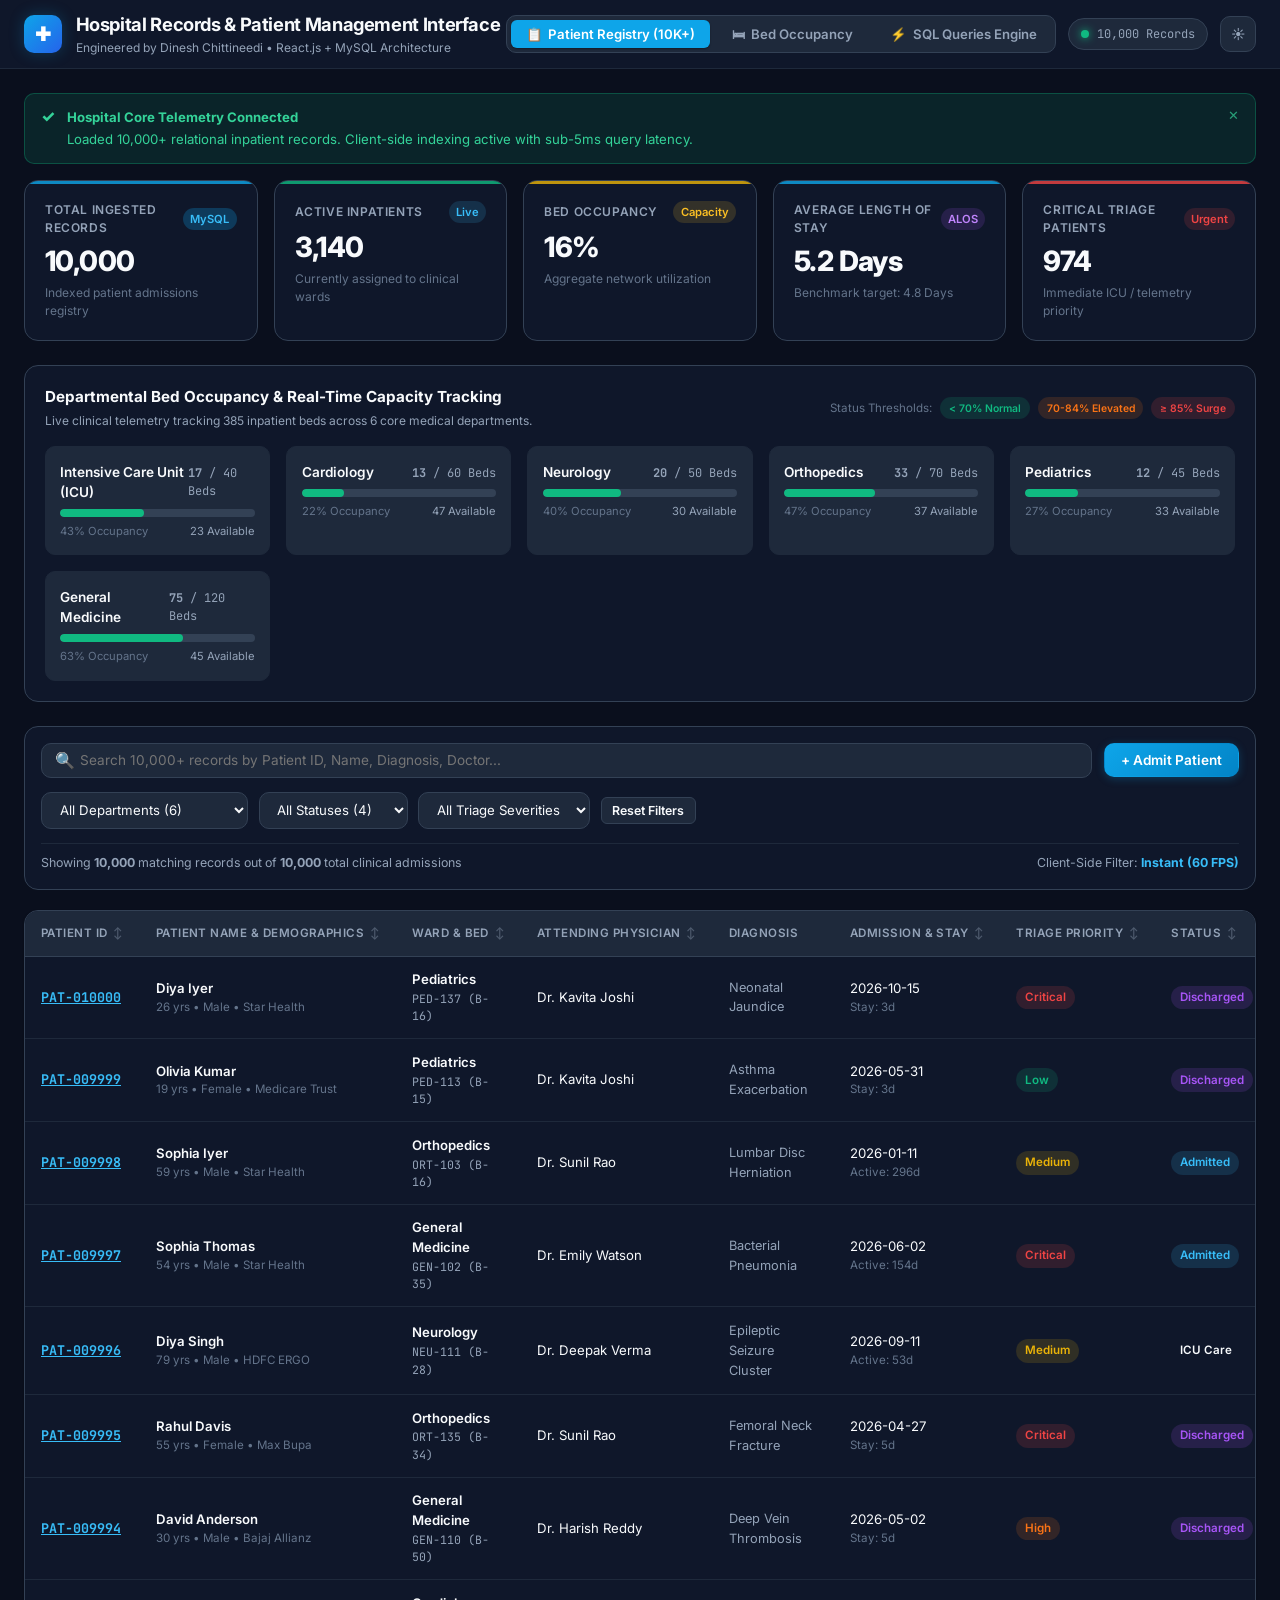
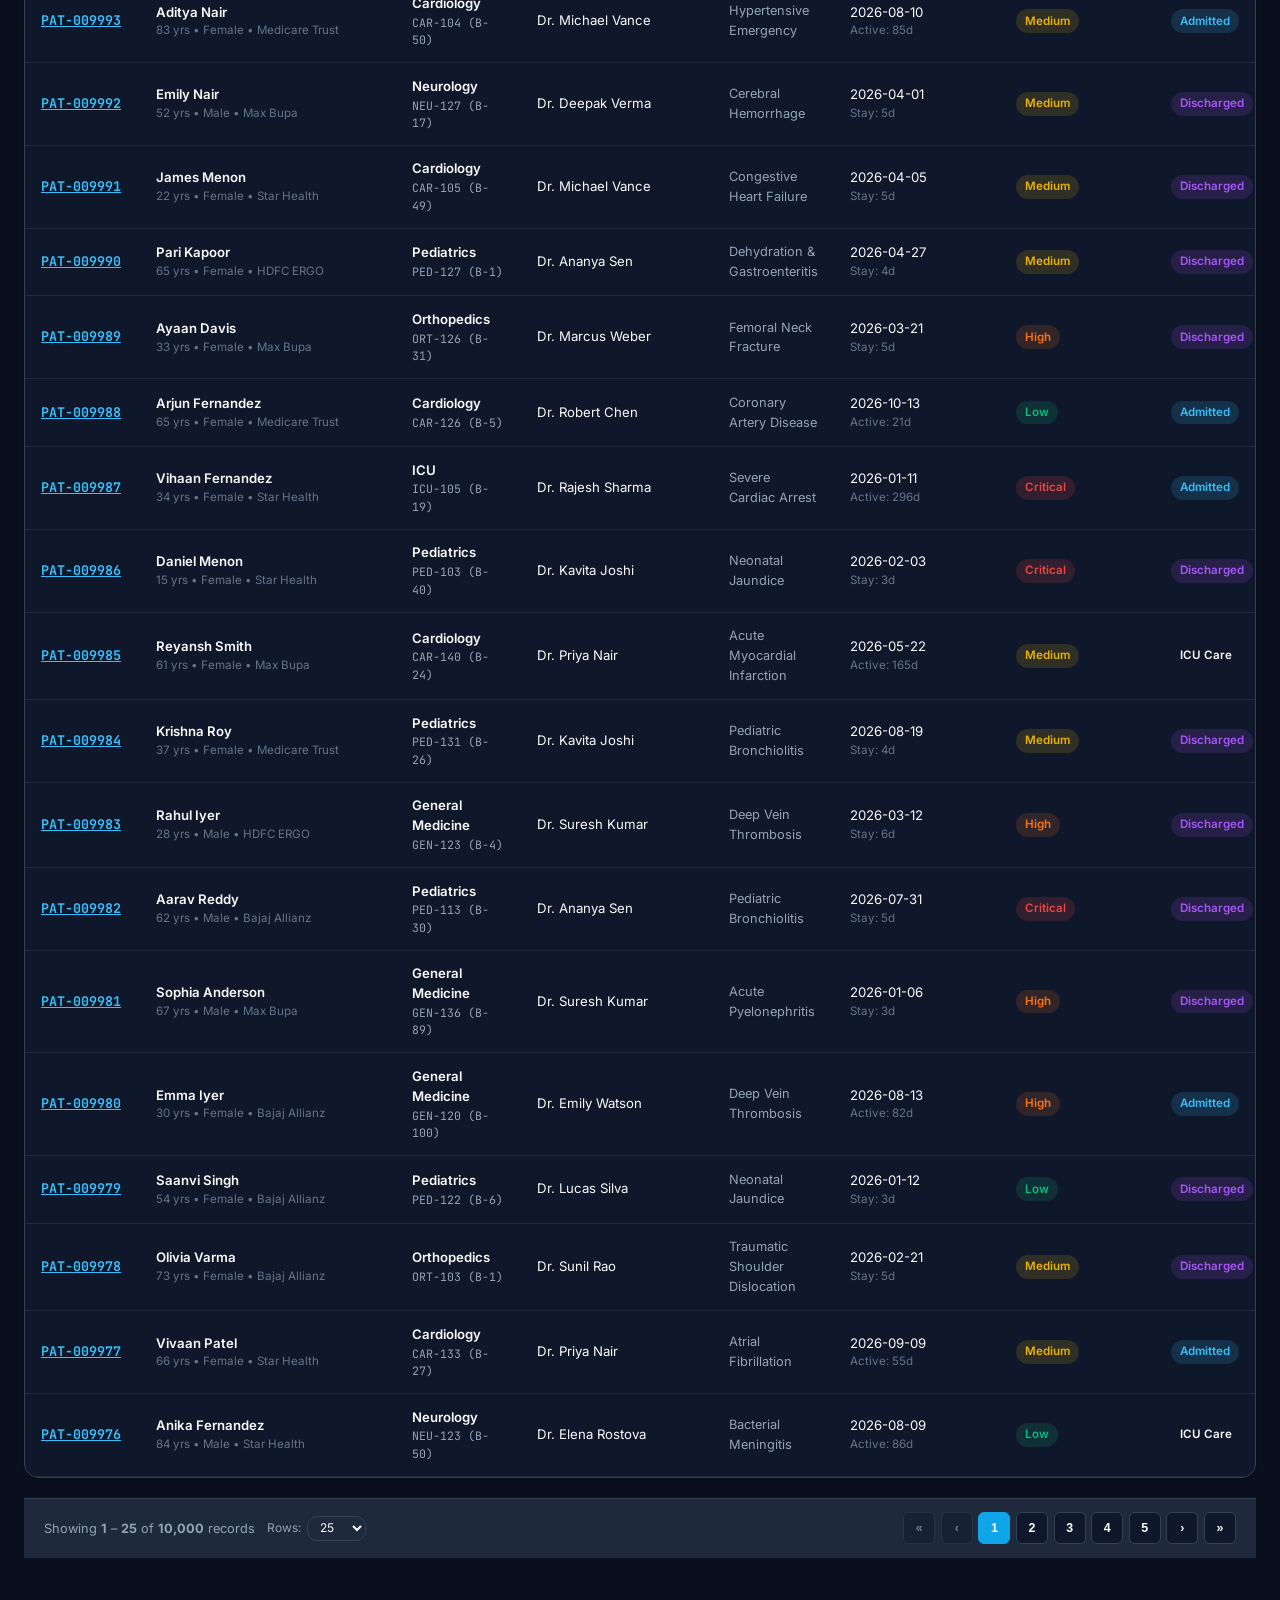
==== hospital-management-ui/index.html @ bb2571c7 "feat: deploy live hospital-management-ui web app and add live demo buttons" ====
<!DOCTYPE html>
<html lang="en" data-theme="dark">
<head>
  <meta charset="UTF-8" />
  <meta name="viewport" content="width=device-width, initial-scale=1.0" />
  <title>Hospital Records & Patient Management Interface | Dinesh Chittineedi</title>
  <meta name="description" content="Administrative dashboard managing 10,000+ patient records with dynamic client-side pagination, multi-criteria filtering, live search, and structured relational SQL queries with zero external CSS libraries." />
  <link rel="preconnect" href="https://fonts.googleapis.com">
  <link rel="preconnect" href="https://fonts.gstatic.com" crossorigin>
  <link href="https://fonts.googleapis.com/css2?family=Inter:wght@300;400;500;600;700;800&family=JetBrains+Mono:wght@400;500;600&display=swap" rel="stylesheet">
  <link rel="icon" href="data:image/svg+xml,<svg xmlns=%22http://www.w3.org/2000/svg%22 viewBox=%220 0 100 100%22><rect width=%22100%22 height=%22100%22 rx=%2220%22 fill=%22%230284c7%22/><path d=%22M50 22v56M22 50h56%22 stroke=%22white%22 stroke-width=%2214%22 stroke-linecap=%22round%22/></svg>" />
  <script type="module" crossorigin src="./assets/index-BPXPjM5A.js"></script>
  <link rel="stylesheet" crossorigin href="./assets/index-ColV3Odl.css">
</head>
<body>
  <div id="root"></div>
</body>
</html>
---- hospital-management-ui/assets/index-ColV3Odl.css ----
:root{--font-sans: "Inter", -apple-system, BlinkMacSystemFont, "Segoe UI", Roboto, sans-serif;--font-mono: "JetBrains Mono", "Fira Code", Menlo, Consolas, monospace;--bg-primary: #0a0f1d;--bg-secondary: #0f172a;--bg-surface: #1e293b;--bg-surface-elevated: #283548;--bg-hover: #334155;--bg-active: #3b4960;--border-subtle: #1e293b;--border-default: #334155;--border-highlight: #475569;--text-primary: #f8fafc;--text-secondary: #94a3b8;--text-muted: #64748b;--text-inverse: #0f172a;--accent-primary: #0ea5e9;--accent-hover: #38bdf8;--accent-glow: rgba(14, 165, 233, .25);--status-critical: #ef4444;--status-critical-bg: rgba(239, 68, 68, .15);--status-high: #f97316;--status-high-bg: rgba(249, 115, 22, .15);--status-medium: #eab308;--status-medium-bg: rgba(234, 179, 8, .15);--status-low: #10b981;--status-low-bg: rgba(16, 185, 129, .15);--status-admitted: #38bdf8;--status-admitted-bg: rgba(56, 189, 248, .15);--status-discharged: #a855f7;--status-discharged-bg: rgba(168, 85, 247, .15);--status-icu: #f43f5e;--status-icu-bg: rgba(244, 63, 94, .18);--status-pending: #fbbf24;--status-pending-bg: rgba(251, 191, 36, .15);--shadow-sm: 0 1px 2px 0 rgba(0, 0, 0, .35);--shadow-md: 0 4px 6px -1px rgba(0, 0, 0, .4), 0 2px 4px -2px rgba(0, 0, 0, .3);--shadow-lg: 0 10px 15px -3px rgba(0, 0, 0, .5), 0 4px 6px -4px rgba(0, 0, 0, .4);--shadow-modal: 0 25px 50px -12px rgba(0, 0, 0, .75);--radius-sm: 6px;--radius-md: 10px;--radius-lg: 14px;--radius-full: 9999px;--transition-fast: .15s cubic-bezier(.4, 0, .2, 1);--transition-normal: .25s cubic-bezier(.4, 0, .2, 1)}[data-theme=light]{--bg-primary: #f8fafc;--bg-secondary: #ffffff;--bg-surface: #f1f5f9;--bg-surface-elevated: #e2e8f0;--bg-hover: #cbd5e1;--bg-active: #94a3b8;--border-subtle: #e2e8f0;--border-default: #cbd5e1;--border-highlight: #94a3b8;--text-primary: #0f172a;--text-secondary: #475569;--text-muted: #64748b;--text-inverse: #ffffff;--accent-primary: #0284c7;--accent-hover: #0369a1;--accent-glow: rgba(2, 132, 199, .15);--shadow-sm: 0 1px 2px 0 rgba(0, 0, 0, .05);--shadow-md: 0 4px 6px -1px rgba(0, 0, 0, .1);--shadow-lg: 0 10px 15px -3px rgba(0, 0, 0, .1);--shadow-modal: 0 20px 25px -5px rgba(0, 0, 0, .15)}*,*:before,*:after{box-sizing:border-box;margin:0;padding:0}body{font-family:var(--font-sans);background-color:var(--bg-primary);color:var(--text-primary);min-height:100vh;line-height:1.5;-webkit-font-smoothing:antialiased}.app-layout{display:flex;flex-direction:column;min-height:100vh}.container{width:100%;max-width:1440px;margin:0 auto;padding:0 1.5rem}.app-header{background-color:var(--bg-secondary);border-bottom:1px solid var(--border-subtle);position:sticky;top:0;z-index:50;-webkit-backdrop-filter:blur(8px);backdrop-filter:blur(8px)}.header-inner{display:flex;align-items:center;justify-content:space-between;height:68px}.brand-section{display:flex;align-items:center;gap:.85rem}.brand-icon{width:38px;height:38px;background:linear-gradient(135deg,var(--accent-primary),#2563eb);border-radius:var(--radius-md);display:flex;align-items:center;justify-content:center;color:#fff;font-weight:800;font-size:1.2rem;box-shadow:0 0 15px var(--accent-glow)}.brand-info h1{font-size:1.15rem;font-weight:700;letter-spacing:-.02em;color:var(--text-primary)}.brand-info p{font-size:.75rem;color:var(--text-secondary)}.header-controls{display:flex;align-items:center;gap:.75rem}.db-pill{display:inline-flex;align-items:center;gap:.5rem;background-color:var(--bg-surface);border:1px solid var(--border-default);padding:.35rem .75rem;border-radius:var(--radius-full);font-size:.75rem;font-family:var(--font-mono);color:var(--text-secondary)}.db-indicator{width:8px;height:8px;background-color:#10b981;border-radius:50%;box-shadow:0 0 8px #10b981;animation:pulse 2s infinite}@keyframes pulse{0%,to{opacity:1;transform:scale(1)}50%{opacity:.6;transform:scale(.9)}}.view-tabs{display:flex;gap:.5rem;background-color:var(--bg-surface);padding:.25rem;border-radius:var(--radius-md);border:1px solid var(--border-default)}.tab-btn{background:transparent;border:none;color:var(--text-secondary);font-family:var(--font-sans);font-size:.825rem;font-weight:600;padding:.4rem .9rem;border-radius:var(--radius-sm);cursor:pointer;transition:all var(--transition-fast);display:flex;align-items:center;gap:.4rem}.tab-btn:hover{color:var(--text-primary)}.tab-btn.active{background-color:var(--accent-primary);color:#fff;box-shadow:var(--shadow-sm)}.btn{display:inline-flex;align-items:center;justify-content:center;gap:.5rem;font-family:var(--font-sans);font-size:.85rem;font-weight:600;padding:.5rem 1rem;border-radius:var(--radius-md);border:1px solid transparent;cursor:pointer;transition:all var(--transition-fast);white-space:nowrap}.btn-primary{background:linear-gradient(135deg,var(--accent-primary),#0284c7);color:#fff;box-shadow:0 2px 8px var(--accent-glow)}.btn-primary:hover{background:linear-gradient(135deg,var(--accent-hover),#0ea5e9);transform:translateY(-1px)}.btn-secondary{background-color:var(--bg-surface);border-color:var(--border-default);color:var(--text-primary)}.btn-secondary:hover{background-color:var(--bg-hover);border-color:var(--border-highlight)}.btn-sm{padding:.3rem .65rem;font-size:.775rem;border-radius:var(--radius-sm)}.btn-icon-only{width:36px;height:36px;padding:0;border-radius:var(--radius-md);background-color:var(--bg-surface);border:1px solid var(--border-default);color:var(--text-secondary)}.btn-icon-only:hover{color:var(--text-primary);background-color:var(--bg-hover)}.main-content{flex:1;padding:1.5rem 0 3rem}.stats-grid{display:grid;grid-template-columns:repeat(auto-fit,minmax(210px,1fr));gap:1rem;margin-bottom:1.5rem}.stat-card{background-color:var(--bg-secondary);border:1px solid var(--border-default);border-radius:var(--radius-lg);padding:1.25rem;transition:transform var(--transition-fast),border-color var(--transition-fast);position:relative;overflow:hidden}.stat-card:before{content:"";position:absolute;top:0;left:0;right:0;height:3px;background:var(--accent-primary);opacity:.8}.stat-card.critical:before{background:var(--status-critical)}.stat-card.warning:before{background:var(--status-medium)}.stat-card.success:before{background:var(--status-low)}.stat-card:hover{transform:translateY(-2px);border-color:var(--border-highlight)}.stat-header{display:flex;justify-content:space-between;align-items:center;margin-bottom:.5rem}.stat-title{font-size:.75rem;font-weight:600;text-transform:uppercase;letter-spacing:.05em;color:var(--text-secondary)}.stat-badge{font-size:.7rem;font-weight:600;padding:.15rem .45rem;border-radius:var(--radius-full)}.stat-value{font-size:1.75rem;font-weight:800;color:var(--text-primary);letter-spacing:-.02em;line-height:1.2}.stat-subtitle{font-size:.75rem;color:var(--text-muted);margin-top:.35rem}.occupancy-section{background-color:var(--bg-secondary);border:1px solid var(--border-default);border-radius:var(--radius-lg);padding:1.25rem;margin-bottom:1.5rem}.section-head{display:flex;justify-content:space-between;align-items:center;margin-bottom:1rem}.section-title{font-size:.95rem;font-weight:700;color:var(--text-primary)}.occupancy-grid{display:grid;grid-template-columns:repeat(auto-fit,minmax(200px,1fr));gap:1rem}.dept-occupancy-card{background-color:var(--bg-surface);border:1px solid var(--border-subtle);border-radius:var(--radius-md);padding:.9rem}.dept-header{display:flex;justify-content:space-between;align-items:baseline;margin-bottom:.4rem}.dept-name{font-size:.85rem;font-weight:600;color:var(--text-primary)}.dept-ratio{font-size:.75rem;font-family:var(--font-mono);color:var(--text-secondary)}.progress-track{width:100%;height:8px;background-color:var(--bg-hover);border-radius:var(--radius-full);overflow:hidden;margin-bottom:.4rem}.progress-fill{height:100%;border-radius:var(--radius-full);transition:width .6s ease}.dept-footer{display:flex;justify-content:space-between;font-size:.7rem;color:var(--text-muted)}.filter-bar{background-color:var(--bg-secondary);border:1px solid var(--border-default);border-radius:var(--radius-lg);padding:1rem;margin-bottom:1.25rem;display:flex;flex-direction:column;gap:.85rem}.filter-row-top{display:flex;gap:.75rem;align-items:center;flex-wrap:wrap}.search-input-wrapper{position:relative;flex:1;min-width:260px}.search-icon{position:absolute;left:.85rem;top:50%;transform:translateY(-50%);color:var(--text-muted);pointer-events:none}.input-text{width:100%;background-color:var(--bg-surface);border:1px solid var(--border-default);border-radius:var(--radius-md);padding:.55rem .85rem .55rem 2.4rem;color:var(--text-primary);font-family:var(--font-sans);font-size:.85rem;transition:border-color var(--transition-fast),box-shadow var(--transition-fast)}.input-text:focus{outline:none;border-color:var(--accent-primary);box-shadow:0 0 0 3px var(--accent-glow)}.filter-dropdowns{display:flex;gap:.65rem;flex-wrap:wrap;align-items:center}.select-custom{background-color:var(--bg-surface);border:1px solid var(--border-default);border-radius:var(--radius-md);padding:.55rem .85rem;color:var(--text-primary);font-family:var(--font-sans);font-size:.825rem;cursor:pointer;outline:none;transition:border-color var(--transition-fast)}.select-custom:focus{border-color:var(--accent-primary)}.filter-status-info{display:flex;justify-content:space-between;align-items:center;font-size:.775rem;color:var(--text-secondary);border-top:1px solid var(--border-subtle);padding-top:.65rem}.table-container{background-color:var(--bg-secondary);border:1px solid var(--border-default);border-radius:var(--radius-lg);overflow:hidden;box-shadow:var(--shadow-sm);margin-bottom:1.25rem}.table-responsive{width:100%;overflow-x:auto}.custom-table{width:100%;border-collapse:collapse;text-align:left;font-size:.825rem}.custom-table th{background-color:var(--bg-surface);color:var(--text-secondary);font-weight:600;text-transform:uppercase;font-size:.725rem;letter-spacing:.04em;padding:.85rem 1rem;border-bottom:1px solid var(--border-default);white-space:nowrap;-webkit-user-select:none;user-select:none}.custom-table th.sortable{cursor:pointer}.custom-table th.sortable:hover{color:var(--text-primary);background-color:var(--bg-hover)}.custom-table td{padding:.85rem 1rem;border-bottom:1px solid var(--border-subtle);color:var(--text-primary);vertical-align:middle}.custom-table tbody tr{transition:background-color var(--transition-fast)}.custom-table tbody tr:hover{background-color:#ffffff06}[data-theme=light] .custom-table tbody tr:hover{background-color:#00000005}.pill{display:inline-flex;align-items:center;gap:.35rem;padding:.2rem .55rem;border-radius:var(--radius-full);font-size:.725rem;font-weight:600;text-transform:capitalize;white-space:nowrap}.pill-critical{background-color:var(--status-critical-bg);color:var(--status-critical)}.pill-high{background-color:var(--status-high-bg);color:var(--status-high)}.pill-medium{background-color:var(--status-medium-bg);color:var(--status-medium)}.pill-low{background-color:var(--status-low-bg);color:var(--status-low)}.pill-admitted{background-color:var(--status-admitted-bg);color:var(--status-admitted)}.pill-discharged{background-color:var(--status-discharged-bg);color:var(--status-discharged)}.pill-icu{background-color:var(--status-icu-bg);color:var(--status-icu)}.pill-pending{background-color:var(--status-pending-bg);color:var(--status-pending)}.pagination-bar{display:flex;justify-content:space-between;align-items:center;padding:.85rem 1.25rem;background-color:var(--bg-surface);border-top:1px solid var(--border-default);flex-wrap:wrap;gap:.75rem}.pagination-controls{display:flex;align-items:center;gap:.35rem}.page-btn{background-color:var(--bg-secondary);border:1px solid var(--border-default);color:var(--text-primary);min-width:32px;height:32px;padding:0 .45rem;border-radius:var(--radius-sm);font-size:.775rem;font-weight:600;cursor:pointer;display:inline-flex;align-items:center;justify-content:center;transition:all var(--transition-fast)}.page-btn:hover:not(:disabled){background-color:var(--bg-hover);border-color:var(--border-highlight)}.page-btn.active{background-color:var(--accent-primary);border-color:var(--accent-primary);color:#fff}.page-btn:disabled{opacity:.4;cursor:not-allowed}.modal-backdrop{position:fixed;top:0;right:0;bottom:0;left:0;background-color:#000000bf;-webkit-backdrop-filter:blur(4px);backdrop-filter:blur(4px);display:flex;align-items:center;justify-content:center;z-index:100;padding:1rem;animation:fadeIn var(--transition-fast)}.modal-card{background-color:var(--bg-secondary);border:1px solid var(--border-default);border-radius:var(--radius-lg);width:100%;max-width:680px;max-height:90vh;display:flex;flex-direction:column;box-shadow:var(--shadow-modal);animation:slideUp var(--transition-normal);overflow:hidden}.modal-header{padding:1.25rem 1.5rem;border-bottom:1px solid var(--border-subtle);display:flex;justify-content:space-between;align-items:center}.modal-title{font-size:1.1rem;font-weight:700;color:var(--text-primary)}.modal-close{background:transparent;border:none;color:var(--text-muted);font-size:1.25rem;cursor:pointer;padding:.25rem;line-height:1;border-radius:var(--radius-sm)}.modal-close:hover{color:var(--text-primary)}.modal-body{padding:1.5rem;overflow-y:auto;flex:1}.modal-footer{padding:1rem 1.5rem;border-top:1px solid var(--border-subtle);display:flex;justify-content:flex-end;gap:.75rem;background-color:var(--bg-surface)}@keyframes fadeIn{0%{opacity:0}to{opacity:1}}@keyframes slideUp{0%{opacity:0;transform:translateY(16px)}to{opacity:1;transform:translateY(0)}}.alert{display:flex;align-items:flex-start;gap:.75rem;padding:.85rem 1rem;border-radius:var(--radius-md);font-size:.825rem;margin-bottom:1rem;border:1px solid transparent;position:relative}.alert-info{background-color:#0ea5e91f;border-color:#0ea5e94d;color:#38bdf8}.alert-success{background-color:#10b9811f;border-color:#10b9814d;color:#34d399}.alert-warning{background-color:#eab3081f;border-color:#eab3084d;color:#facc15}.alert-danger{background-color:#ef44441f;border-color:#ef44444d;color:#f87171}.alert-close{background:transparent;border:none;color:currentColor;margin-left:auto;cursor:pointer;opacity:.7}.alert-close:hover{opacity:1}.sql-explorer{display:grid;grid-template-columns:280px 1fr;gap:1.25rem;margin-top:1rem}@media (max-width: 900px){.sql-explorer{grid-template-columns:1fr}}.sql-sidebar{background-color:var(--bg-secondary);border:1px solid var(--border-default);border-radius:var(--radius-lg);padding:1rem;display:flex;flex-direction:column;gap:.65rem}.query-nav-btn{text-align:left;background-color:var(--bg-surface);border:1px solid var(--border-subtle);border-radius:var(--radius-md);padding:.75rem;cursor:pointer;transition:all var(--transition-fast)}.query-nav-btn:hover{background-color:var(--bg-hover);border-color:var(--border-highlight)}.query-nav-btn.active{border-color:var(--accent-primary);background:linear-gradient(135deg,#0ea5e926,#2563eb1a)}.query-nav-title{font-size:.825rem;font-weight:700;color:var(--text-primary);margin-bottom:.2rem}.query-nav-desc{font-size:.725rem;color:var(--text-muted)}.sql-terminal{background-color:var(--bg-secondary);border:1px solid var(--border-default);border-radius:var(--radius-lg);overflow:hidden;display:flex;flex-direction:column}.terminal-header{background-color:var(--bg-surface);border-bottom:1px solid var(--border-default);padding:.75rem 1.25rem;display:flex;justify-content:space-between;align-items:center}.terminal-title{font-size:.825rem;font-family:var(--font-mono);font-weight:600;color:var(--text-primary);display:flex;align-items:center;gap:.5rem}.latency-badge{font-family:var(--font-mono);font-size:.725rem;background-color:#10b98126;color:#10b981;padding:.2rem .55rem;border-radius:var(--radius-full);border:1px solid rgba(16,185,129,.3)}.terminal-code{background-color:#070b14;padding:1.25rem;font-family:var(--font-mono);font-size:.8rem;color:#38bdf8;overflow-x:auto;line-height:1.6;border-bottom:1px solid var(--border-subtle);white-space:pre}.sql-results-pane{padding:1.25rem;flex:1;overflow-x:auto}.timeline{position:relative;padding-left:2rem;margin-top:1rem}.timeline:before{content:"";position:absolute;left:7px;top:8px;bottom:8px;width:2px;background-color:var(--border-default)}.timeline-item{position:relative;margin-bottom:1.25rem}.timeline-item:last-child{margin-bottom:0}.timeline-dot{position:absolute;left:-2rem;top:3px;width:16px;height:16px;border-radius:50%;background-color:var(--bg-secondary);border:3px solid var(--accent-primary)}.timeline-dot.critical{border-color:var(--status-critical)}.timeline-dot.success{border-color:var(--status-low)}.timeline-time{font-size:.725rem;font-family:var(--font-mono);color:var(--text-muted)}.timeline-content{font-size:.825rem;color:var(--text-primary);margin-top:.15rem}.timeline-notes{font-size:.75rem;color:var(--text-secondary);margin-top:.25rem}.form-grid{display:grid;grid-template-columns:1fr 1fr;gap:1rem}.form-group{display:flex;flex-direction:column;gap:.35rem}.form-group.full-width{grid-column:span 2}.form-label{font-size:.775rem;font-weight:600;color:var(--text-secondary)}.form-input{background-color:var(--bg-surface);border:1px solid var(--border-default);border-radius:var(--radius-md);padding:.55rem .85rem;color:var(--text-primary);font-family:var(--font-sans);font-size:.825rem;outline:none;transition:border-color var(--transition-fast)}.form-input:focus{border-color:var(--accent-primary)}.empty-state{padding:3rem 1.5rem;text-align:center;color:var(--text-secondary)}.empty-state-title{font-size:1rem;font-weight:600;color:var(--text-primary);margin-top:.5rem}.empty-state-desc{font-size:.825rem;color:var(--text-muted);max-width:360px;margin:.35rem auto 1rem}
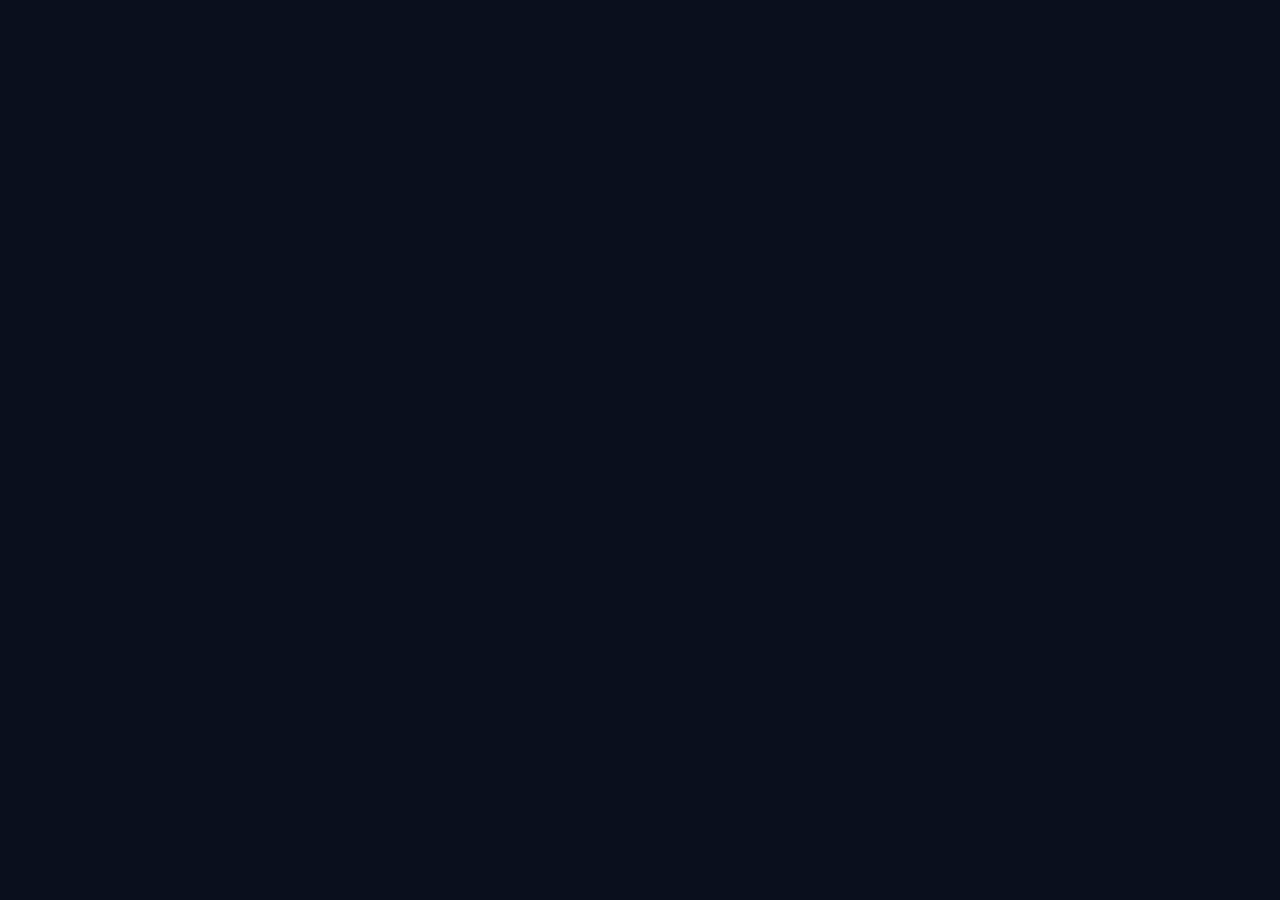
==== commit 581d3589: "feat(hospital-ui): upgrade EHR bedside vitals, interactive bed floorplan, CSV/JSON export, and O(N) " ====
--- a/hospital-management-ui/index.html
+++ b/hospital-management-ui/index.html
@@ -9,8 +9,8 @@
   <link rel="preconnect" href="https://fonts.gstatic.com" crossorigin>
   <link href="https://fonts.googleapis.com/css2?family=Inter:wght@300;400;500;600;700;800&family=JetBrains+Mono:wght@400;500;600&display=swap" rel="stylesheet">
   <link rel="icon" href="data:image/svg+xml,<svg xmlns=%22http://www.w3.org/2000/svg%22 viewBox=%220 0 100 100%22><rect width=%22100%22 height=%22100%22 rx=%2220%22 fill=%22%230284c7%22/><path d=%22M50 22v56M22 50h56%22 stroke=%22white%22 stroke-width=%2214%22 stroke-linecap=%22round%22/></svg>" />
-  <script type="module" crossorigin src="./assets/index-BPXPjM5A.js"></script>
-  <link rel="stylesheet" crossorigin href="./assets/index-ColV3Odl.css">
+  <script type="module" crossorigin src="./assets/index-CYtqpMCt.js"></script>
+  <link rel="stylesheet" crossorigin href="./assets/index-LZaRAz3V.css">
 </head>
 <body>
   <div id="root"></div>
--- a/hospital-management-ui/assets/index-LZaRAz3V.css
+++ b/hospital-management-ui/assets/index-LZaRAz3V.css
@@ -0,0 +1 @@
+:root{--font-sans: "Inter", -apple-system, BlinkMacSystemFont, "Segoe UI", Roboto, sans-serif;--font-mono: "JetBrains Mono", "Fira Code", Menlo, Consolas, monospace;--bg-primary: #0a0f1d;--bg-secondary: #0f172a;--bg-surface: #1e293b;--bg-surface-elevated: #283548;--bg-hover: #334155;--bg-active: #3b4960;--border-subtle: #1e293b;--border-default: #334155;--border-highlight: #475569;--text-primary: #f8fafc;--text-secondary: #94a3b8;--text-muted: #64748b;--text-inverse: #0f172a;--accent-primary: #0ea5e9;--accent-hover: #38bdf8;--accent-glow: rgba(14, 165, 233, .25);--status-critical: #ef4444;--status-critical-bg: rgba(239, 68, 68, .15);--status-high: #f97316;--status-high-bg: rgba(249, 115, 22, .15);--status-medium: #eab308;--status-medium-bg: rgba(234, 179, 8, .15);--status-low: #10b981;--status-low-bg: rgba(16, 185, 129, .15);--status-admitted: #38bdf8;--status-admitted-bg: rgba(56, 189, 248, .15);--status-discharged: #a855f7;--status-discharged-bg: rgba(168, 85, 247, .15);--status-icu: #f43f5e;--status-icu-bg: rgba(244, 63, 94, .18);--status-pending: #fbbf24;--status-pending-bg: rgba(251, 191, 36, .15);--shadow-sm: 0 1px 2px 0 rgba(0, 0, 0, .35);--shadow-md: 0 4px 6px -1px rgba(0, 0, 0, .4), 0 2px 4px -2px rgba(0, 0, 0, .3);--shadow-lg: 0 10px 15px -3px rgba(0, 0, 0, .5), 0 4px 6px -4px rgba(0, 0, 0, .4);--shadow-modal: 0 25px 50px -12px rgba(0, 0, 0, .75);--radius-sm: 6px;--radius-md: 10px;--radius-lg: 14px;--radius-full: 9999px;--transition-fast: .15s cubic-bezier(.4, 0, .2, 1);--transition-normal: .25s cubic-bezier(.4, 0, .2, 1)}[data-theme=light]{--bg-primary: #f8fafc;--bg-secondary: #ffffff;--bg-surface: #f1f5f9;--bg-surface-elevated: #e2e8f0;--bg-hover: #cbd5e1;--bg-active: #94a3b8;--border-subtle: #e2e8f0;--border-default: #cbd5e1;--border-highlight: #94a3b8;--text-primary: #0f172a;--text-secondary: #475569;--text-muted: #64748b;--text-inverse: #ffffff;--accent-primary: #0284c7;--accent-hover: #0369a1;--accent-glow: rgba(2, 132, 199, .15);--shadow-sm: 0 1px 2px 0 rgba(0, 0, 0, .05);--shadow-md: 0 4px 6px -1px rgba(0, 0, 0, .1);--shadow-lg: 0 10px 15px -3px rgba(0, 0, 0, .1);--shadow-modal: 0 20px 25px -5px rgba(0, 0, 0, .15)}*,*:before,*:after{box-sizing:border-box;margin:0;padding:0}body{font-family:var(--font-sans);background-color:var(--bg-primary);color:var(--text-primary);min-height:100vh;line-height:1.5;-webkit-font-smoothing:antialiased}.app-layout{display:flex;flex-direction:column;min-height:100vh}.container{width:100%;max-width:1440px;margin:0 auto;padding:0 1.5rem}.app-header{background-color:var(--bg-secondary);border-bottom:1px solid var(--border-subtle);position:sticky;top:0;z-index:50;-webkit-backdrop-filter:blur(8px);backdrop-filter:blur(8px)}.header-inner{display:flex;align-items:center;justify-content:space-between;height:68px}.brand-section{display:flex;align-items:center;gap:.85rem}.brand-icon{width:38px;height:38px;background:linear-gradient(135deg,var(--accent-primary),#2563eb);border-radius:var(--radius-md);display:flex;align-items:center;justify-content:center;color:#fff;font-weight:800;font-size:1.2rem;box-shadow:0 0 15px var(--accent-glow)}.brand-info h1{font-size:1.15rem;font-weight:700;letter-spacing:-.02em;color:var(--text-primary)}.brand-info p{font-size:.75rem;color:var(--text-secondary)}.header-controls{display:flex;align-items:center;gap:.75rem}.db-pill{display:inline-flex;align-items:center;gap:.5rem;background-color:var(--bg-surface);border:1px solid var(--border-default);padding:.35rem .75rem;border-radius:var(--radius-full);font-size:.75rem;font-family:var(--font-mono);color:var(--text-secondary)}.db-indicator{width:8px;height:8px;background-color:#10b981;border-radius:50%;box-shadow:0 0 8px #10b981;animation:pulse 2s infinite}@keyframes pulse{0%,to{opacity:1;transform:scale(1)}50%{opacity:.6;transform:scale(.9)}}.view-tabs{display:flex;gap:.5rem;background-color:var(--bg-surface);padding:.25rem;border-radius:var(--radius-md);border:1px solid var(--border-default)}.tab-btn{background:transparent;border:none;color:var(--text-secondary);font-family:var(--font-sans);font-size:.825rem;font-weight:600;padding:.4rem .9rem;border-radius:var(--radius-sm);cursor:pointer;transition:all var(--transition-fast);display:flex;align-items:center;gap:.4rem}.tab-btn:hover{color:var(--text-primary)}.tab-btn.active{background-color:var(--accent-primary);color:#fff;box-shadow:var(--shadow-sm)}.btn{display:inline-flex;align-items:center;justify-content:center;gap:.5rem;font-family:var(--font-sans);font-size:.85rem;font-weight:600;padding:.5rem 1rem;border-radius:var(--radius-md);border:1px solid transparent;cursor:pointer;transition:all var(--transition-fast);white-space:nowrap}.btn-primary{background:linear-gradient(135deg,var(--accent-primary),#0284c7);color:#fff;box-shadow:0 2px 8px var(--accent-glow)}.btn-primary:hover{background:linear-gradient(135deg,var(--accent-hover),#0ea5e9);transform:translateY(-1px)}.btn-secondary{background-color:var(--bg-surface);border-color:var(--border-default);color:var(--text-primary)}.btn-secondary:hover{background-color:var(--bg-hover);border-color:var(--border-highlight)}.btn-sm{padding:.3rem .65rem;font-size:.775rem;border-radius:var(--radius-sm)}.btn-icon-only{width:36px;height:36px;padding:0;border-radius:var(--radius-md);background-color:var(--bg-surface);border:1px solid var(--border-default);color:var(--text-secondary)}.btn-icon-only:hover{color:var(--text-primary);background-color:var(--bg-hover)}.main-content{flex:1;padding:1.5rem 0 3rem}.stats-grid{display:grid;grid-template-columns:repeat(auto-fit,minmax(210px,1fr));gap:1rem;margin-bottom:1.5rem}.stat-card{background-color:var(--bg-secondary);border:1px solid var(--border-default);border-radius:var(--radius-lg);padding:1.25rem;transition:transform var(--transition-fast),border-color var(--transition-fast);position:relative;overflow:hidden}.stat-card:before{content:"";position:absolute;top:0;left:0;right:0;height:3px;background:var(--accent-primary);opacity:.8}.stat-card.critical:before{background:var(--status-critical)}.stat-card.warning:before{background:var(--status-medium)}.stat-card.success:before{background:var(--status-low)}.stat-card:hover{transform:translateY(-2px);border-color:var(--border-highlight)}.stat-header{display:flex;justify-content:space-between;align-items:center;margin-bottom:.5rem}.stat-title{font-size:.75rem;font-weight:600;text-transform:uppercase;letter-spacing:.05em;color:var(--text-secondary)}.stat-badge{font-size:.7rem;font-weight:600;padding:.15rem .45rem;border-radius:var(--radius-full)}.stat-value{font-size:1.75rem;font-weight:800;color:var(--text-primary);letter-spacing:-.02em;line-height:1.2}.stat-subtitle{font-size:.75rem;color:var(--text-muted);margin-top:.35rem}.occupancy-section{background-color:var(--bg-secondary);border:1px solid var(--border-default);border-radius:var(--radius-lg);padding:1.25rem;margin-bottom:1.5rem}.section-head{display:flex;justify-content:space-between;align-items:center;margin-bottom:1rem}.section-title{font-size:.95rem;font-weight:700;color:var(--text-primary)}.occupancy-grid{display:grid;grid-template-columns:repeat(auto-fit,minmax(200px,1fr));gap:1rem}.dept-occupancy-card{background-color:var(--bg-surface);border:1px solid var(--border-subtle);border-radius:var(--radius-md);padding:.9rem}.dept-header{display:flex;justify-content:space-between;align-items:baseline;margin-bottom:.4rem}.dept-name{font-size:.85rem;font-weight:600;color:var(--text-primary)}.dept-ratio{font-size:.75rem;font-family:var(--font-mono);color:var(--text-secondary)}.progress-track{width:100%;height:8px;background-color:var(--bg-hover);border-radius:var(--radius-full);overflow:hidden;margin-bottom:.4rem}.progress-fill{height:100%;border-radius:var(--radius-full);transition:width .6s ease}.dept-footer{display:flex;justify-content:space-between;font-size:.7rem;color:var(--text-muted)}.filter-bar{background-color:var(--bg-secondary);border:1px solid var(--border-default);border-radius:var(--radius-lg);padding:1rem;margin-bottom:1.25rem;display:flex;flex-direction:column;gap:.85rem}.filter-row-top{display:flex;gap:.75rem;align-items:center;flex-wrap:wrap}.search-input-wrapper{position:relative;flex:1;min-width:260px}.search-icon{position:absolute;left:.85rem;top:50%;transform:translateY(-50%);color:var(--text-muted);pointer-events:none}.input-text{width:100%;background-color:var(--bg-surface);border:1px solid var(--border-default);border-radius:var(--radius-md);padding:.55rem .85rem .55rem 2.4rem;color:var(--text-primary);font-family:var(--font-sans);font-size:.85rem;transition:border-color var(--transition-fast),box-shadow var(--transition-fast)}.input-text:focus{outline:none;border-color:var(--accent-primary);box-shadow:0 0 0 3px var(--accent-glow)}.filter-dropdowns{display:flex;gap:.65rem;flex-wrap:wrap;align-items:center}.select-custom{background-color:var(--bg-surface);border:1px solid var(--border-default);border-radius:var(--radius-md);padding:.55rem .85rem;color:var(--text-primary);font-family:var(--font-sans);font-size:.825rem;cursor:pointer;outline:none;transition:border-color var(--transition-fast)}.select-custom:focus{border-color:var(--accent-primary)}.filter-status-info{display:flex;justify-content:space-between;align-items:center;font-size:.775rem;color:var(--text-secondary);border-top:1px solid var(--border-subtle);padding-top:.65rem}.table-container{background-color:var(--bg-secondary);border:1px solid var(--border-default);border-radius:var(--radius-lg);overflow:hidden;box-shadow:var(--shadow-sm);margin-bottom:1.25rem}.table-responsive{width:100%;overflow-x:auto}.custom-table{width:100%;border-collapse:collapse;text-align:left;font-size:.825rem}.custom-table th{background-color:var(--bg-surface);color:var(--text-secondary);font-weight:600;text-transform:uppercase;font-size:.725rem;letter-spacing:.04em;padding:.85rem 1rem;border-bottom:1px solid var(--border-default);white-space:nowrap;-webkit-user-select:none;user-select:none}.custom-table th.sortable{cursor:pointer}.custom-table th.sortable:hover{color:var(--text-primary);background-color:var(--bg-hover)}.custom-table td{padding:.85rem 1rem;border-bottom:1px solid var(--border-subtle);color:var(--text-primary);vertical-align:middle}.custom-table tbody tr{transition:background-color var(--transition-fast)}.custom-table tbody tr:hover{background-color:#ffffff06}[data-theme=light] .custom-table tbody tr:hover{background-color:#00000005}.pill{display:inline-flex;align-items:center;gap:.35rem;padding:.2rem .55rem;border-radius:var(--radius-full);font-size:.725rem;font-weight:600;text-transform:capitalize;white-space:nowrap}.pill-critical{background-color:var(--status-critical-bg);color:var(--status-critical)}.pill-high{background-color:var(--status-high-bg);color:var(--status-high)}.pill-medium{background-color:var(--status-medium-bg);color:var(--status-medium)}.pill-low{background-color:var(--status-low-bg);color:var(--status-low)}.pill-admitted{background-color:var(--status-admitted-bg);color:var(--status-admitted)}.pill-discharged{background-color:var(--status-discharged-bg);color:var(--status-discharged)}.pill-icu{background-color:var(--status-icu-bg);color:var(--status-icu)}.pill-pending{background-color:var(--status-pending-bg);color:var(--status-pending)}.pagination-bar{display:flex;justify-content:space-between;align-items:center;padding:.85rem 1.25rem;background-color:var(--bg-surface);border-top:1px solid var(--border-default);flex-wrap:wrap;gap:.75rem}.pagination-controls{display:flex;align-items:center;gap:.35rem}.page-btn{background-color:var(--bg-secondary);border:1px solid var(--border-default);color:var(--text-primary);min-width:32px;height:32px;padding:0 .45rem;border-radius:var(--radius-sm);font-size:.775rem;font-weight:600;cursor:pointer;display:inline-flex;align-items:center;justify-content:center;transition:all var(--transition-fast)}.page-btn:hover:not(:disabled){background-color:var(--bg-hover);border-color:var(--border-highlight)}.page-btn.active{background-color:var(--accent-primary);border-color:var(--accent-primary);color:#fff}.page-btn:disabled{opacity:.4;cursor:not-allowed}.modal-backdrop{position:fixed;top:0;right:0;bottom:0;left:0;background-color:#000000bf;-webkit-backdrop-filter:blur(4px);backdrop-filter:blur(4px);display:flex;align-items:center;justify-content:center;z-index:100;padding:1rem;animation:fadeIn var(--transition-fast)}.modal-card{background-color:var(--bg-secondary);border:1px solid var(--border-default);border-radius:var(--radius-lg);width:100%;max-width:680px;max-height:90vh;display:flex;flex-direction:column;box-shadow:var(--shadow-modal);animation:slideUp var(--transition-normal);overflow:hidden}.modal-header{padding:1.25rem 1.5rem;border-bottom:1px solid var(--border-subtle);display:flex;justify-content:space-between;align-items:center}.modal-title{font-size:1.1rem;font-weight:700;color:var(--text-primary)}.modal-close{background:transparent;border:none;color:var(--text-muted);font-size:1.25rem;cursor:pointer;padding:.25rem;line-height:1;border-radius:var(--radius-sm)}.modal-close:hover{color:var(--text-primary)}.modal-body{padding:1.5rem;overflow-y:auto;flex:1}.modal-footer{padding:1rem 1.5rem;border-top:1px solid var(--border-subtle);display:flex;justify-content:flex-end;gap:.75rem;background-color:var(--bg-surface)}@keyframes fadeIn{0%{opacity:0}to{opacity:1}}@keyframes slideUp{0%{opacity:0;transform:translateY(16px)}to{opacity:1;transform:translateY(0)}}.alert{display:flex;align-items:flex-start;gap:.75rem;padding:.85rem 1rem;border-radius:var(--radius-md);font-size:.825rem;margin-bottom:1rem;border:1px solid transparent;position:relative}.alert-info{background-color:#0ea5e91f;border-color:#0ea5e94d;color:#38bdf8}.alert-success{background-color:#10b9811f;border-color:#10b9814d;color:#34d399}.alert-warning{background-color:#eab3081f;border-color:#eab3084d;color:#facc15}.alert-danger{background-color:#ef44441f;border-color:#ef44444d;color:#f87171}.alert-close{background:transparent;border:none;color:currentColor;margin-left:auto;cursor:pointer;opacity:.7}.alert-close:hover{opacity:1}.sql-explorer{display:grid;grid-template-columns:280px 1fr;gap:1.25rem;margin-top:1rem}@media (max-width: 900px){.sql-explorer{grid-template-columns:1fr}}.sql-sidebar{background-color:var(--bg-secondary);border:1px solid var(--border-default);border-radius:var(--radius-lg);padding:1rem;display:flex;flex-direction:column;gap:.65rem}.query-nav-btn{text-align:left;background-color:var(--bg-surface);border:1px solid var(--border-subtle);border-radius:var(--radius-md);padding:.75rem;cursor:pointer;transition:all var(--transition-fast)}.query-nav-btn:hover{background-color:var(--bg-hover);border-color:var(--border-highlight)}.query-nav-btn.active{border-color:var(--accent-primary);background:linear-gradient(135deg,#0ea5e926,#2563eb1a)}.query-nav-title{font-size:.825rem;font-weight:700;color:var(--text-primary);margin-bottom:.2rem}.query-nav-desc{font-size:.725rem;color:var(--text-muted)}.sql-terminal{background-color:var(--bg-secondary);border:1px solid var(--border-default);border-radius:var(--radius-lg);overflow:hidden;display:flex;flex-direction:column}.terminal-header{background-color:var(--bg-surface);border-bottom:1px solid var(--border-default);padding:.75rem 1.25rem;display:flex;justify-content:space-between;align-items:center}.terminal-title{font-size:.825rem;font-family:var(--font-mono);font-weight:600;color:var(--text-primary);display:flex;align-items:center;gap:.5rem}.latency-badge{font-family:var(--font-mono);font-size:.725rem;background-color:#10b98126;color:#10b981;padding:.2rem .55rem;border-radius:var(--radius-full);border:1px solid rgba(16,185,129,.3)}.terminal-code{background-color:#070b14;padding:1.25rem;font-family:var(--font-mono);font-size:.8rem;color:#38bdf8;overflow-x:auto;line-height:1.6;border-bottom:1px solid var(--border-subtle);white-space:pre}.sql-results-pane{padding:1.25rem;flex:1;overflow-x:auto}.timeline{position:relative;padding-left:2rem;margin-top:1rem}.timeline:before{content:"";position:absolute;left:7px;top:8px;bottom:8px;width:2px;background-color:var(--border-default)}.timeline-item{position:relative;margin-bottom:1.25rem}.timeline-item:last-child{margin-bottom:0}.timeline-dot{position:absolute;left:-2rem;top:3px;width:16px;height:16px;border-radius:50%;background-color:var(--bg-secondary);border:3px solid var(--accent-primary)}.timeline-dot.critical{border-color:var(--status-critical)}.timeline-dot.success{border-color:var(--status-low)}.timeline-time{font-size:.725rem;font-family:var(--font-mono);color:var(--text-muted)}.timeline-content{font-size:.825rem;color:var(--text-primary);margin-top:.15rem}.timeline-notes{font-size:.75rem;color:var(--text-secondary);margin-top:.25rem}.form-grid{display:grid;grid-template-columns:1fr 1fr;gap:1rem}.form-group{display:flex;flex-direction:column;gap:.35rem}.form-group.full-width{grid-column:span 2}.form-label{font-size:.775rem;font-weight:600;color:var(--text-secondary)}.form-input{background-color:var(--bg-surface);border:1px solid var(--border-default);border-radius:var(--radius-md);padding:.55rem .85rem;color:var(--text-primary);font-family:var(--font-sans);font-size:.825rem;outline:none;transition:border-color var(--transition-fast)}.form-input:focus{border-color:var(--accent-primary)}.empty-state{padding:3rem 1.5rem;text-align:center;color:var(--text-secondary)}.empty-state-title{font-size:1rem;font-weight:600;color:var(--text-primary);margin-top:.5rem}.empty-state-desc{font-size:.825rem;color:var(--text-muted);max-width:360px;margin:.35rem auto 1rem}.back-portfolio-btn{display:inline-flex;align-items:center;gap:.35rem;padding:.35rem .7rem;border-radius:var(--radius-sm);background:var(--bg-surface);border:1px solid var(--border-default);color:var(--text-secondary);font-size:.775rem;font-weight:600;text-decoration:none;transition:all var(--transition-fast)}.back-portfolio-btn:hover{background:var(--accent-primary);border-color:var(--accent-primary);color:#fff;transform:translate(-2px)}.search-clear-btn{position:absolute;right:2.25rem;top:50%;transform:translateY(-50%);background:none;border:none;color:var(--text-muted);font-size:.8rem;cursor:pointer;padding:.2rem;line-height:1}.search-clear-btn:hover{color:var(--text-primary)}.search-shortcut-badge{position:absolute;right:.75rem;top:50%;transform:translateY(-50%);background:var(--bg-hover);border:1px solid var(--border-subtle);border-radius:var(--radius-sm);font-family:var(--font-mono);font-size:.675rem;color:var(--text-muted);padding:1px 6px;pointer-events:none}.quick-filter-chips{display:flex;align-items:center;gap:.5rem;flex-wrap:wrap;padding-top:.35rem}.chips-label{font-size:.725rem;font-weight:700;text-transform:uppercase;color:var(--text-muted);letter-spacing:.03em}.chip-btn{background:var(--bg-surface);border:1px solid var(--border-subtle);border-radius:var(--radius-full);color:var(--text-secondary);font-size:.75rem;font-weight:600;padding:.25rem .75rem;cursor:pointer;transition:all var(--transition-fast)}.chip-btn:hover{border-color:var(--accent-hover);color:var(--text-primary);background:var(--bg-hover)}.chip-btn.active{background:var(--accent-primary);border-color:var(--accent-primary);color:#fff;box-shadow:0 1px 6px var(--accent-glow)}.active-dept-card{outline:2px solid var(--accent-primary);box-shadow:0 0 14px var(--accent-glow)}.ward-bed-map-panel{background:var(--bg-secondary);border:1px solid var(--border-default);border-radius:var(--radius-lg);padding:1.25rem;margin-top:1.25rem;box-shadow:var(--shadow-sm)}.ward-bed-header{display:flex;justify-content:space-between;align-items:center;flex-wrap:wrap;gap:.75rem;margin-bottom:1rem;padding-bottom:.75rem;border-bottom:1px solid var(--border-subtle)}.bed-legend{display:flex;gap:.85rem;font-size:.75rem;color:var(--text-secondary)}.legend-item{display:inline-flex;align-items:center;gap:.35rem}.legend-dot{width:8px;height:8px;border-radius:50%}.dot-available{background-color:#10b981}.dot-admitted{background-color:#38bdf8}.dot-icu{background-color:#ef4444}.ward-bed-grid{display:grid;grid-template-columns:repeat(auto-fill,minmax(75px,1fr));gap:.5rem}.bed-slot-pill{display:flex;align-items:center;justify-content:center;gap:.3rem;padding:.4rem .25rem;border-radius:var(--radius-sm);font-family:var(--font-mono);font-size:.725rem;font-weight:600;border:1px solid transparent;transition:all var(--transition-fast);-webkit-user-select:none;user-select:none;position:relative}.bed-available{background:#10b9811f;border-color:#10b98140;color:#34d399}.bed-occupied{background:#38bdf826;border-color:#38bdf859;color:#38bdf8}.bed-occupied:hover{transform:translateY(-2px);box-shadow:0 4px 10px #38bdf840;border-color:#38bdf8}.bed-icu{background:#ef44442e;border-color:#ef444473;color:#f87171}.bed-icu:hover{transform:translateY(-2px);box-shadow:0 4px 10px #ef44444d;border-color:#ef4444}.bed-pulse{width:5px;height:5px;border-radius:50%;background-color:currentColor;animation:pulse 1.5s infinite}.ehr-vitals-panel{background:var(--bg-surface);border:1px solid var(--border-default);border-radius:var(--radius-md);padding:.85rem 1rem;margin-bottom:1.25rem}.ehr-vitals-header{display:flex;justify-content:space-between;align-items:center;margin-bottom:.75rem}.live-pulse-dot{width:8px;height:8px;background-color:#ef4444;border-radius:50%;box-shadow:0 0 8px #ef4444;animation:pulse 1.2s infinite}.ehr-vitals-grid{display:grid;grid-template-columns:repeat(auto-fit,minmax(115px,1fr));gap:.65rem}.vital-box{background:var(--bg-secondary);border:1px solid var(--border-subtle);border-radius:var(--radius-sm);padding:.6rem .75rem;display:flex;flex-direction:column;gap:.2rem}.vital-label{font-size:.65rem;font-weight:700;text-transform:uppercase;color:var(--text-muted)}.vital-value{display:flex;align-items:baseline;gap:.25rem}.vital-number{font-size:1.15rem;font-weight:800;font-family:var(--font-mono)}.vital-unit{font-size:.65rem;color:var(--text-muted)}.vital-status-pill{font-size:.625rem;color:var(--text-secondary);font-weight:600}.text-heart{color:#f43f5e}.text-spo2{color:#0ea5e9}.ecg-wave-sparkline{color:#f43f5e;margin-top:2px;opacity:.85}@media (max-width: 900px){.header-inner{height:auto;padding:.75rem 0;flex-direction:column;gap:.75rem;align-items:flex-start}.header-controls{width:100%;justify-content:space-between;flex-wrap:wrap}.view-tabs{overflow-x:auto;width:100%}.filter-row-top{flex-direction:column;align-items:stretch}.search-input-wrapper{width:100%}}
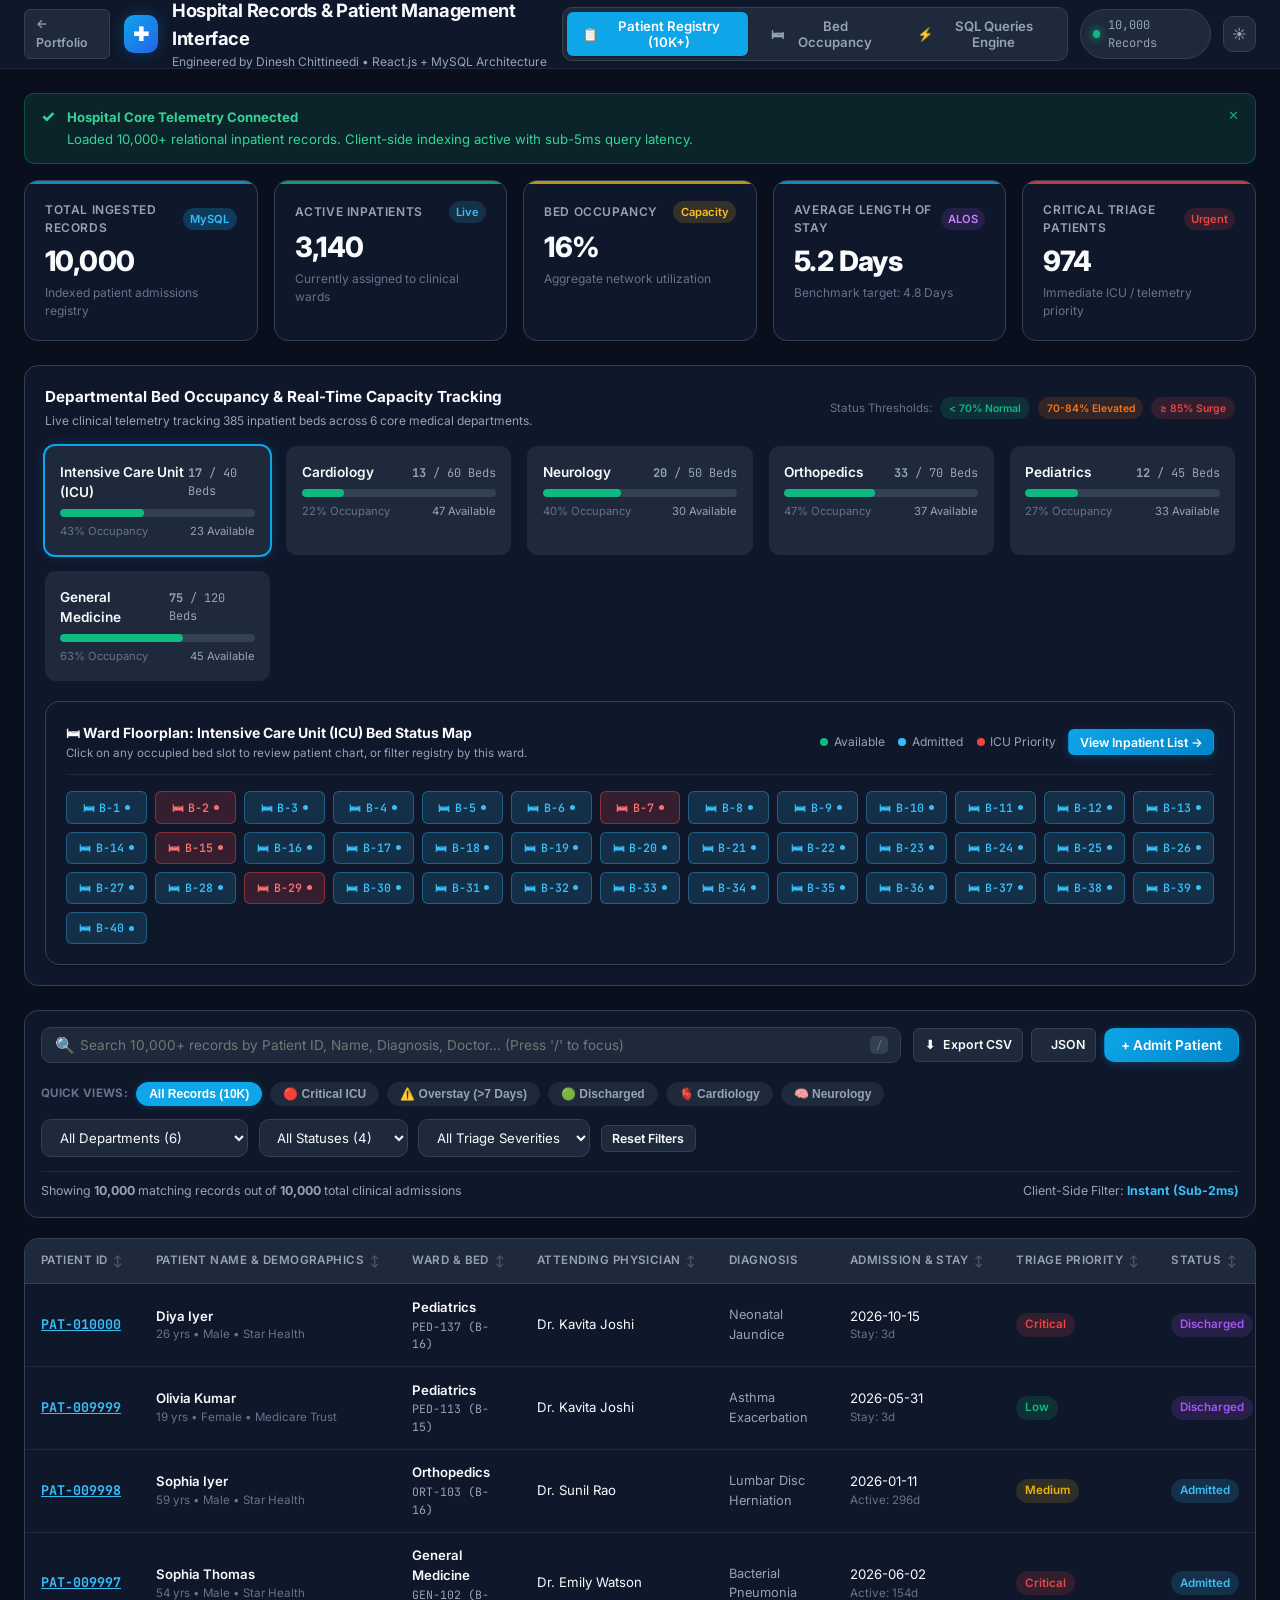
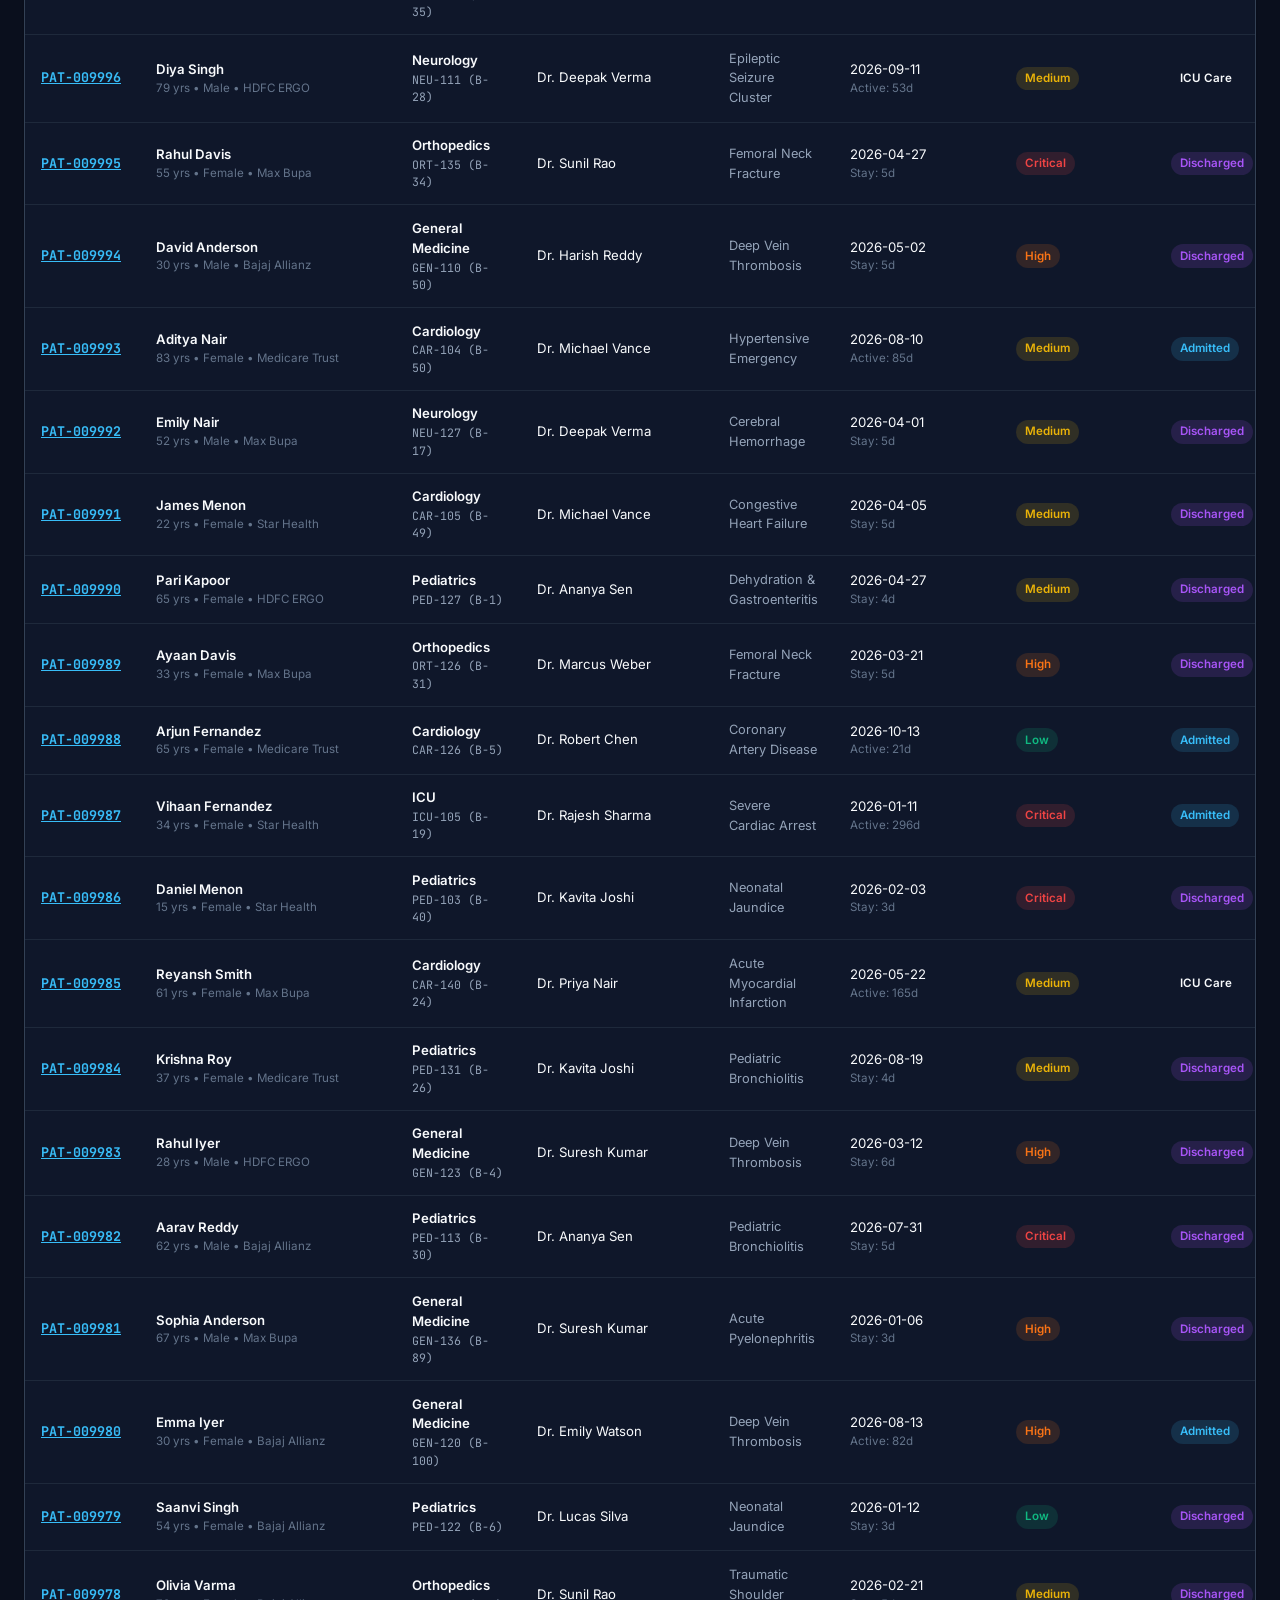
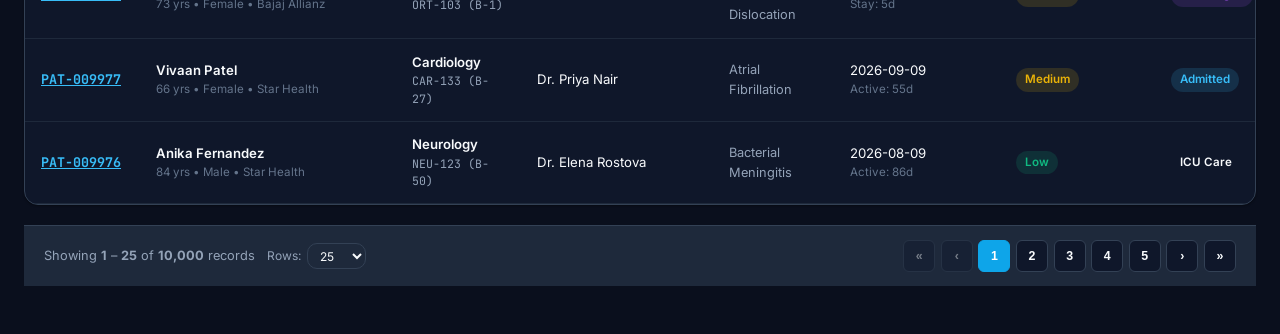
==== commit 27e549ef: "fix(hospital-ui): resolve sortedPatients TDZ reference error in App export handlers" ====
--- a/hospital-management-ui/index.html
+++ b/hospital-management-ui/index.html
@@ -9,7 +9,7 @@
   <link rel="preconnect" href="https://fonts.gstatic.com" crossorigin>
   <link href="https://fonts.googleapis.com/css2?family=Inter:wght@300;400;500;600;700;800&family=JetBrains+Mono:wght@400;500;600&display=swap" rel="stylesheet">
   <link rel="icon" href="data:image/svg+xml,<svg xmlns=%22http://www.w3.org/2000/svg%22 viewBox=%220 0 100 100%22><rect width=%22100%22 height=%22100%22 rx=%2220%22 fill=%22%230284c7%22/><path d=%22M50 22v56M22 50h56%22 stroke=%22white%22 stroke-width=%2214%22 stroke-linecap=%22round%22/></svg>" />
-  <script type="module" crossorigin src="./assets/index-CYtqpMCt.js"></script>
+  <script type="module" crossorigin src="./assets/index-Did7D3dz.js"></script>
   <link rel="stylesheet" crossorigin href="./assets/index-LZaRAz3V.css">
 </head>
 <body>
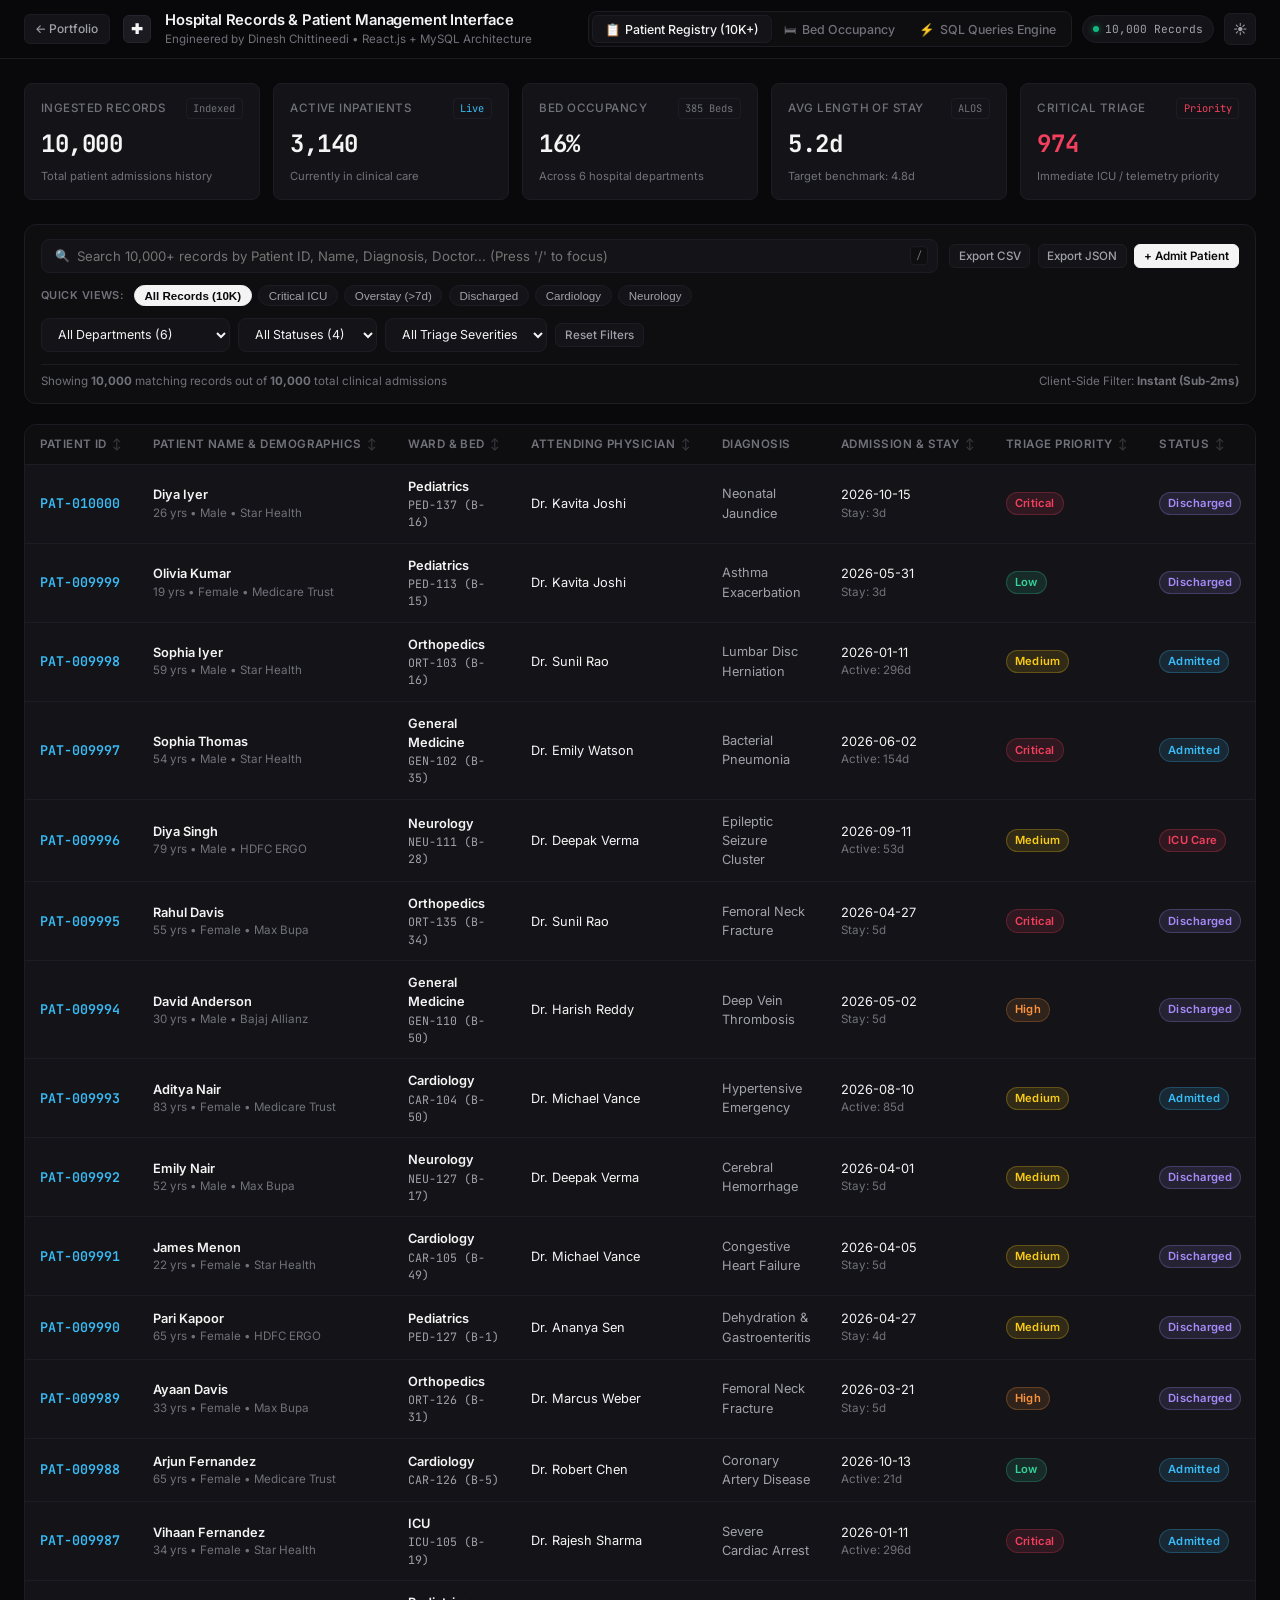
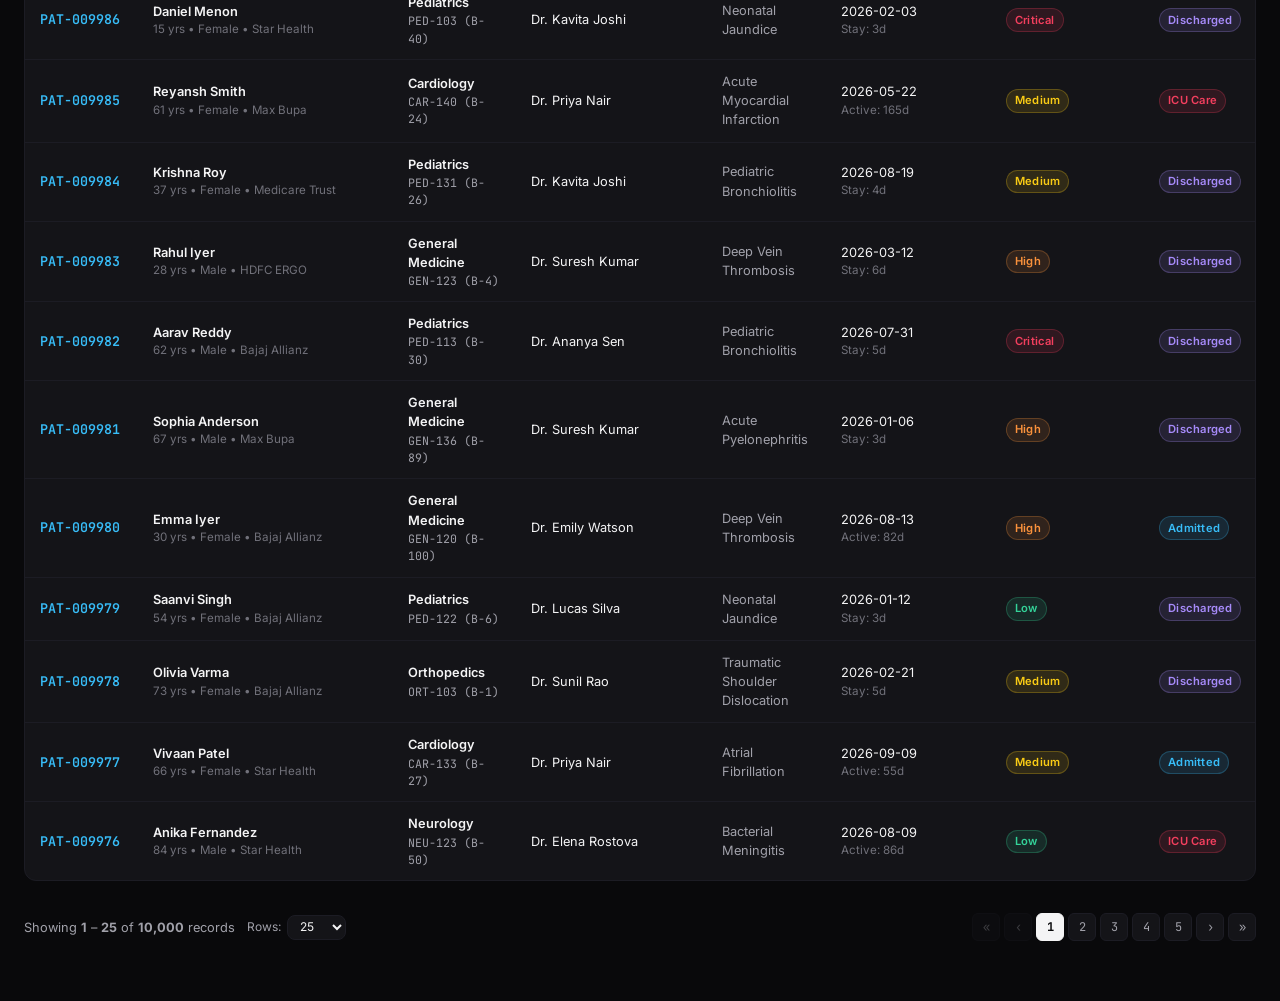
==== commit d55812e4: "feat(hospital-ui): apply Linear/Vercel Dark ultra-clean design system" ====
--- a/hospital-management-ui/index.html
+++ b/hospital-management-ui/index.html
@@ -9,8 +9,8 @@
   <link rel="preconnect" href="https://fonts.gstatic.com" crossorigin>
   <link href="https://fonts.googleapis.com/css2?family=Inter:wght@300;400;500;600;700;800&family=JetBrains+Mono:wght@400;500;600&display=swap" rel="stylesheet">
   <link rel="icon" href="data:image/svg+xml,<svg xmlns=%22http://www.w3.org/2000/svg%22 viewBox=%220 0 100 100%22><rect width=%22100%22 height=%22100%22 rx=%2220%22 fill=%22%230284c7%22/><path d=%22M50 22v56M22 50h56%22 stroke=%22white%22 stroke-width=%2214%22 stroke-linecap=%22round%22/></svg>" />
-  <script type="module" crossorigin src="./assets/index-Did7D3dz.js"></script>
-  <link rel="stylesheet" crossorigin href="./assets/index-LZaRAz3V.css">
+  <script type="module" crossorigin src="./assets/index-C_EVHXhV.js"></script>
+  <link rel="stylesheet" crossorigin href="./assets/index-3VpFHzvD.css">
 </head>
 <body>
   <div id="root"></div>
--- a/hospital-management-ui/assets/index-3VpFHzvD.css
+++ b/hospital-management-ui/assets/index-3VpFHzvD.css
@@ -0,0 +1 @@
+:root{--font-sans: "Inter", -apple-system, BlinkMacSystemFont, "Segoe UI", Roboto, sans-serif;--font-mono: "JetBrains Mono", "Fira Code", Menlo, Consolas, monospace;--bg-base: #09090b;--bg-subtle: #0e0e11;--bg-surface: #141418;--bg-surface-elevated: #1a1a20;--bg-hover: #22222a;--bg-active: #2a2a34;--border-hairline: #1c1c24;--border-default: #262630;--border-highlight: #383846;--text-primary: #f4f4f5;--text-secondary: #a1a1aa;--text-muted: #71717a;--text-inverse: #09090b;--accent-primary: #f4f4f5;--accent-tint: rgba(255, 255, 255, .08);--accent-blue: #38bdf8;--accent-cyan: #06b6d4;--status-critical: #f43f5e;--status-critical-bg: rgba(244, 63, 94, .12);--status-critical-border: rgba(244, 63, 94, .25);--status-high: #fb923c;--status-high-bg: rgba(251, 146, 60, .12);--status-high-border: rgba(251, 146, 60, .25);--status-medium: #facc15;--status-medium-bg: rgba(250, 204, 21, .12);--status-medium-border: rgba(250, 204, 21, .25);--status-low: #34d399;--status-low-bg: rgba(52, 211, 153, .12);--status-low-border: rgba(52, 211, 153, .25);--status-admitted: #38bdf8;--status-admitted-bg: rgba(56, 189, 248, .12);--status-admitted-border: rgba(56, 189, 248, .25);--status-discharged: #a78bfa;--status-discharged-bg: rgba(167, 139, 250, .12);--status-discharged-border: rgba(167, 139, 250, .25);--radius-xs: 4px;--radius-sm: 6px;--radius-md: 8px;--radius-lg: 12px;--radius-full: 9999px;--transition-fast: .12s ease;--transition-normal: .2s ease}[data-theme=light]{--bg-base: #fafafa;--bg-subtle: #f4f4f5;--bg-surface: #ffffff;--bg-surface-elevated: #f4f4f6;--bg-hover: #ebebef;--bg-active: #e2e2e8;--border-hairline: #e4e4e7;--border-default: #d4d4d8;--border-highlight: #a1a1aa;--text-primary: #09090b;--text-secondary: #52525b;--text-muted: #71717a;--text-inverse: #fafafa;--accent-primary: #09090b;--accent-tint: rgba(0, 0, 0, .05);--accent-blue: #0284c7;--accent-cyan: #0891b2}*,*:before,*:after{box-sizing:border-box;margin:0;padding:0}body{font-family:var(--font-sans);background-color:var(--bg-base);color:var(--text-primary);min-height:100vh;line-height:1.5;-webkit-font-smoothing:antialiased;-moz-osx-font-smoothing:grayscale}.app-layout{display:flex;flex-direction:column;min-height:100vh}.container{width:100%;max-width:1400px;margin:0 auto;padding:0 1.5rem}.app-header{background-color:#09090bd9;border-bottom:1px solid var(--border-hairline);position:sticky;top:0;z-index:50;-webkit-backdrop-filter:blur(12px);backdrop-filter:blur(12px)}[data-theme=light] .app-header{background-color:#fafafad9}.header-inner{display:flex;align-items:center;justify-content:space-between;height:58px}.brand-section{display:flex;align-items:center;gap:.85rem}.back-portfolio-btn{display:inline-flex;align-items:center;gap:.35rem;padding:.3rem .65rem;border-radius:var(--radius-sm);background:var(--bg-surface);border:1px solid var(--border-hairline);color:var(--text-secondary);font-size:.75rem;font-weight:500;text-decoration:none;transition:all var(--transition-fast)}.back-portfolio-btn:hover{background:var(--bg-hover);border-color:var(--border-default);color:var(--text-primary)}.brand-icon{width:28px;height:28px;background:var(--bg-surface-elevated);border:1px solid var(--border-default);border-radius:var(--radius-sm);display:flex;align-items:center;justify-content:center;color:var(--text-primary);font-weight:700;font-size:.85rem}.brand-info h1{font-size:.925rem;font-weight:600;letter-spacing:-.01em;color:var(--text-primary)}.brand-info p{font-size:.725rem;color:var(--text-muted)}.header-controls{display:flex;align-items:center;gap:.65rem}.view-tabs{display:flex;background-color:var(--bg-subtle);padding:3px;border-radius:var(--radius-md);border:1px solid var(--border-hairline)}.tab-btn{background:transparent;border:none;color:var(--text-muted);font-family:var(--font-sans);font-size:.775rem;font-weight:500;padding:.35rem .75rem;border-radius:var(--radius-sm);cursor:pointer;transition:all var(--transition-fast);display:flex;align-items:center;gap:.35rem}.tab-btn:hover{color:var(--text-secondary)}.tab-btn.active{background-color:var(--bg-surface);color:var(--text-primary);border:1px solid var(--border-hairline);box-shadow:0 1px 2px #0003}.db-pill{display:inline-flex;align-items:center;gap:.4rem;background-color:var(--bg-surface);border:1px solid var(--border-hairline);padding:.3rem .6rem;border-radius:var(--radius-full);font-size:.7rem;font-family:var(--font-mono);color:var(--text-secondary)}.db-indicator{width:6px;height:6px;background-color:#10b981;border-radius:50%;box-shadow:0 0 6px #10b98199}.btn{display:inline-flex;align-items:center;justify-content:center;gap:.4rem;font-family:var(--font-sans);font-size:.8rem;font-weight:500;padding:.45rem .85rem;border-radius:var(--radius-md);border:1px solid var(--border-hairline);cursor:pointer;transition:all var(--transition-fast);white-space:nowrap;background:var(--bg-surface);color:var(--text-primary)}.btn:hover{background:var(--bg-hover);border-color:var(--border-default)}.btn-primary{background:var(--text-primary);color:var(--text-inverse);border-color:var(--text-primary);font-weight:600}.btn-primary:hover{background:#fff;color:#000;border-color:#fff;opacity:.95}[data-theme=light] .btn-primary{background:#09090b;color:#fff}.btn-secondary{background-color:var(--bg-surface);border-color:var(--border-hairline);color:var(--text-secondary)}.btn-secondary:hover{background-color:var(--bg-hover);color:var(--text-primary);border-color:var(--border-default)}.btn-sm{padding:.25rem .55rem;font-size:.725rem;border-radius:var(--radius-sm)}.btn-icon-only{width:32px;height:32px;padding:0;border-radius:var(--radius-sm);background-color:var(--bg-surface);border:1px solid var(--border-hairline);color:var(--text-secondary);font-size:.85rem}.btn-icon-only:hover{color:var(--text-primary);background-color:var(--bg-hover);border-color:var(--border-default)}.main-content{flex:1;padding:1.5rem 0 3rem}.stats-grid{display:grid;grid-template-columns:repeat(auto-fit,minmax(220px,1fr));gap:.85rem;margin-bottom:1.5rem}.stat-card{background-color:var(--bg-surface);border:1px solid var(--border-hairline);border-radius:var(--radius-md);padding:.9rem 1rem;display:flex;flex-direction:column;gap:.25rem;transition:border-color var(--transition-fast)}.stat-card:hover{border-color:var(--border-default)}.stat-header{display:flex;justify-content:space-between;align-items:center}.stat-title{font-size:.725rem;font-weight:500;color:var(--text-muted);text-transform:uppercase;letter-spacing:.04em}.stat-badge{font-size:.65rem;font-family:var(--font-mono);padding:.1rem .4rem;border-radius:var(--radius-xs);border:1px solid var(--border-hairline);color:var(--text-muted)}.stat-value{font-size:1.5rem;font-weight:700;font-family:var(--font-mono);color:var(--text-primary);letter-spacing:-.02em;margin:.15rem 0}.stat-subtitle{font-size:.7rem;color:var(--text-muted)}.filter-bar{background-color:var(--bg-subtle);border:1px solid var(--border-hairline);border-radius:var(--radius-lg);padding:.85rem 1rem;margin-bottom:1.25rem;display:flex;flex-direction:column;gap:.75rem}.filter-row-top{display:flex;gap:.65rem;align-items:center;flex-wrap:wrap}.search-input-wrapper{position:relative;flex:1;min-width:260px}.search-icon{position:absolute;left:.85rem;top:50%;transform:translateY(-50%);color:var(--text-muted);pointer-events:none;font-size:.75rem}.input-text{width:100%;background-color:var(--bg-surface);border:1px solid var(--border-hairline);border-radius:var(--radius-md);padding:.5rem 2.8rem .5rem 2.2rem;color:var(--text-primary);font-family:var(--font-sans);font-size:.825rem;transition:all var(--transition-fast)}.input-text:focus{outline:none;border-color:var(--border-highlight);background-color:var(--bg-surface-elevated)}.search-clear-btn{position:absolute;right:2rem;top:50%;transform:translateY(-50%);background:none;border:none;color:var(--text-muted);font-size:.75rem;cursor:pointer;padding:.2rem}.search-clear-btn:hover{color:var(--text-primary)}.search-shortcut-badge{position:absolute;right:.65rem;top:50%;transform:translateY(-50%);background:var(--bg-subtle);border:1px solid var(--border-hairline);border-radius:var(--radius-xs);font-family:var(--font-mono);font-size:.65rem;color:var(--text-muted);padding:1px 5px;pointer-events:none}.quick-filter-chips{display:flex;align-items:center;gap:.4rem;flex-wrap:wrap}.chips-label{font-size:.685rem;font-weight:600;text-transform:uppercase;color:var(--text-muted);letter-spacing:.04em;margin-right:.2rem}.chip-btn{background:var(--bg-surface);border:1px solid var(--border-hairline);border-radius:var(--radius-full);color:var(--text-secondary);font-size:.725rem;font-weight:500;padding:.2rem .6rem;cursor:pointer;transition:all var(--transition-fast)}.chip-btn:hover{background:var(--bg-hover);color:var(--text-primary);border-color:var(--border-default)}.chip-btn.active{background:var(--text-primary);color:var(--text-inverse);border-color:var(--text-primary);font-weight:600}.filter-dropdowns{display:flex;gap:.5rem;flex-wrap:wrap;align-items:center}.select-custom{background-color:var(--bg-surface);border:1px solid var(--border-hairline);border-radius:var(--radius-md);padding:.45rem .75rem;color:var(--text-primary);font-family:var(--font-sans);font-size:.775rem;cursor:pointer;outline:none;transition:border-color var(--transition-fast)}.select-custom:focus{border-color:var(--border-highlight)}.filter-status-info{display:flex;justify-content:space-between;align-items:center;font-size:.725rem;color:var(--text-muted);border-top:1px solid var(--border-hairline);padding-top:.5rem}.table-container{background-color:var(--bg-surface);border:1px solid var(--border-hairline);border-radius:var(--radius-lg);overflow:hidden;margin-bottom:1.25rem}.table-responsive{width:100%;overflow-x:auto}.custom-table{width:100%;border-collapse:collapse;font-size:.8rem;text-align:left}.custom-table th{background-color:var(--bg-subtle);color:var(--text-muted);font-weight:600;font-size:.725rem;text-transform:uppercase;letter-spacing:.04em;padding:.65rem .95rem;border-bottom:1px solid var(--border-hairline);white-space:nowrap}.custom-table th.sortable{cursor:pointer;-webkit-user-select:none;user-select:none}.custom-table th.sortable:hover{color:var(--text-primary)}.custom-table td{padding:.75rem .95rem;border-bottom:1px solid var(--border-hairline);color:var(--text-primary);vertical-align:middle}.custom-table tbody tr{transition:background-color var(--transition-fast)}.custom-table tbody tr:hover{background-color:var(--bg-hover)}.custom-table tbody tr:last-child td{border-bottom:none}.pill{display:inline-flex;align-items:center;padding:.15rem .5rem;border-radius:var(--radius-full);font-size:.7rem;font-weight:600;letter-spacing:.02em;border:1px solid transparent}.pill-critical{color:var(--status-critical);background-color:var(--status-critical-bg);border-color:var(--status-critical-border)}.pill-high{color:var(--status-high);background-color:var(--status-high-bg);border-color:var(--status-high-border)}.pill-medium{color:var(--status-medium);background-color:var(--status-medium-bg);border-color:var(--status-medium-border)}.pill-low{color:var(--status-low);background-color:var(--status-low-bg);border-color:var(--status-low-border)}.pill-admitted{color:var(--status-admitted);background-color:var(--status-admitted-bg);border-color:var(--status-admitted-border)}.pill-discharged{color:var(--status-discharged);background-color:var(--status-discharged-bg);border-color:var(--status-discharged-border)}.pill-icu-care{color:var(--status-critical);background-color:var(--status-critical-bg);border-color:var(--status-critical-border)}.pill-pending-review{color:var(--status-medium);background-color:var(--status-medium-bg);border-color:var(--status-medium-border)}.pagination-bar{display:flex;justify-content:space-between;align-items:center;flex-wrap:wrap;gap:.85rem;padding:.75rem 0}.pagination-controls{display:flex;gap:.25rem;align-items:center}.page-btn{background:var(--bg-surface);border:1px solid var(--border-hairline);color:var(--text-secondary);font-family:var(--font-mono);font-size:.75rem;min-width:28px;height:28px;border-radius:var(--radius-sm);display:inline-flex;align-items:center;justify-content:center;cursor:pointer;transition:all var(--transition-fast)}.page-btn:hover:not(:disabled){background-color:var(--bg-hover);color:var(--text-primary);border-color:var(--border-default)}.page-btn.active{background-color:var(--text-primary);color:var(--text-inverse);border-color:var(--text-primary);font-weight:700}.page-btn:disabled{opacity:.35;cursor:not-allowed}.occupancy-section{background:var(--bg-subtle);border:1px solid var(--border-hairline);border-radius:var(--radius-lg);padding:1.25rem;margin-bottom:1.5rem}.section-head{display:flex;justify-content:space-between;align-items:center;margin-bottom:1rem;flex-wrap:wrap;gap:.5rem}.section-title{font-size:.95rem;font-weight:600;color:var(--text-primary);letter-spacing:-.01em}.occupancy-grid{display:grid;grid-template-columns:repeat(auto-fit,minmax(200px,1fr));gap:.75rem}.dept-occupancy-card{background-color:var(--bg-surface);border:1px solid var(--border-hairline);border-radius:var(--radius-md);padding:.85rem;transition:all var(--transition-fast)}.dept-occupancy-card:hover{border-color:var(--border-default);background-color:var(--bg-surface-elevated)}.active-dept-card{border-color:var(--border-highlight);background-color:var(--bg-surface-elevated)}.dept-header{display:flex;justify-content:space-between;align-items:baseline;margin-bottom:.4rem}.dept-name{font-size:.825rem;font-weight:600;color:var(--text-primary)}.dept-ratio{font-size:.725rem;font-family:var(--font-mono);color:var(--text-muted)}.progress-track{width:100%;height:5px;background-color:var(--bg-hover);border-radius:var(--radius-full);overflow:hidden;margin-bottom:.4rem}.progress-fill{height:100%;border-radius:var(--radius-full);transition:width .4s ease}.dept-footer{display:flex;justify-content:space-between;font-size:.7rem;color:var(--text-muted)}.ward-bed-map-panel{background:var(--bg-surface);border:1px solid var(--border-hairline);border-radius:var(--radius-md);padding:1.15rem;margin-top:1rem}.ward-bed-header{display:flex;justify-content:space-between;align-items:center;flex-wrap:wrap;gap:.75rem;margin-bottom:.85rem;padding-bottom:.75rem;border-bottom:1px solid var(--border-hairline)}.bed-legend{display:flex;gap:.75rem;font-size:.725rem;color:var(--text-muted)}.legend-item{display:inline-flex;align-items:center;gap:.3rem}.legend-dot{width:7px;height:7px;border-radius:50%}.dot-available{background-color:#34d399}.dot-admitted{background-color:#38bdf8}.dot-icu{background-color:#f43f5e}.ward-bed-grid{display:grid;grid-template-columns:repeat(auto-fill,minmax(65px,1fr));gap:.4rem}.bed-slot-pill{display:flex;align-items:center;justify-content:center;gap:.25rem;padding:.35rem .2rem;border-radius:var(--radius-xs);font-family:var(--font-mono);font-size:.7rem;font-weight:500;border:1px solid var(--border-hairline);transition:all var(--transition-fast);-webkit-user-select:none;user-select:none}.bed-available{background:#34d39914;color:#34d399}.bed-occupied{background:#38bdf814;color:#38bdf8}.bed-occupied:hover{background:#38bdf829;border-color:#38bdf8}.bed-icu{background:#f43f5e14;color:#f43f5e}.bed-icu:hover{background:#f43f5e29;border-color:#f43f5e}.bed-pulse{width:4px;height:4px;border-radius:50%;background-color:currentColor}.sql-explorer{display:grid;grid-template-columns:280px 1fr;gap:1rem}.sql-sidebar{background-color:var(--bg-surface);border:1px solid var(--border-hairline);border-radius:var(--radius-lg);padding:.75rem;display:flex;flex-direction:column;gap:.4rem}.query-nav-btn{background:transparent;border:1px solid transparent;border-radius:var(--radius-md);padding:.65rem .75rem;text-align:left;cursor:pointer;transition:all var(--transition-fast)}.query-nav-btn:hover{background-color:var(--bg-hover)}.query-nav-btn.active{background-color:var(--bg-surface-elevated);border-color:var(--border-hairline)}.query-nav-title{font-size:.775rem;font-weight:600;color:var(--text-primary);margin-bottom:.15rem}.query-nav-desc{font-size:.685rem;color:var(--text-muted);line-height:1.3}.sql-terminal{background-color:#050507;border:1px solid var(--border-hairline);border-radius:var(--radius-lg);overflow:hidden;display:flex;flex-direction:column}[data-theme=light] .sql-terminal{background-color:#fff}.terminal-header{background-color:var(--bg-subtle);border-bottom:1px solid var(--border-hairline);padding:.6rem .95rem;display:flex;justify-content:space-between;align-items:center;flex-wrap:wrap;gap:.5rem}.terminal-title{font-family:var(--font-mono);font-size:.75rem;color:var(--text-muted);display:flex;gap:.4rem}.latency-badge{font-family:var(--font-mono);font-size:.7rem;color:#34d399;background-color:#34d3991a;padding:.15rem .45rem;border-radius:var(--radius-xs);border:1px solid rgba(52,211,153,.2)}.terminal-code{padding:1rem 1.15rem;font-family:var(--font-mono);font-size:.775rem;color:#a1a1aa;line-height:1.6;white-space:pre-wrap;border-bottom:1px solid var(--border-hairline);background-color:#070709}[data-theme=light] .terminal-code{background-color:#f8fafc;color:#1e293b}.sql-results-pane{background-color:var(--bg-surface)}.ehr-vitals-panel{background:var(--bg-subtle);border:1px solid var(--border-hairline);border-radius:var(--radius-md);padding:.85rem 1rem;margin-bottom:1.15rem}.ehr-vitals-header{display:flex;justify-content:space-between;align-items:center;margin-bottom:.65rem}.live-pulse-dot{width:7px;height:7px;background-color:#f43f5e;border-radius:50%;animation:pulse 1.4s infinite}@keyframes pulse{0%,to{opacity:1;transform:scale(1)}50%{opacity:.4;transform:scale(.9)}}.ehr-vitals-grid{display:grid;grid-template-columns:repeat(auto-fit,minmax(110px,1fr));gap:.5rem}.vital-box{background:var(--bg-surface);border:1px solid var(--border-hairline);border-radius:var(--radius-sm);padding:.5rem .65rem;display:flex;flex-direction:column;gap:.15rem}.vital-label{font-size:.625rem;font-weight:600;text-transform:uppercase;color:var(--text-muted)}.vital-value{display:flex;align-items:baseline;gap:.2rem}.vital-number{font-size:1.1rem;font-weight:700;font-family:var(--font-mono)}.vital-unit{font-size:.625rem;color:var(--text-muted)}.vital-status-pill{font-size:.6rem;color:var(--text-muted)}.text-heart{color:#f43f5e}.text-spo2{color:#38bdf8}.ecg-wave-sparkline{color:#f43f5e;margin-top:1px;opacity:.75}.modal-backdrop{position:fixed;top:0;right:0;bottom:0;left:0;background-color:#000000bf;-webkit-backdrop-filter:blur(4px);backdrop-filter:blur(4px);z-index:100;display:flex;align-items:center;justify-content:center;padding:1.5rem}.modal-dialog{background-color:var(--bg-surface);border:1px solid var(--border-default);border-radius:var(--radius-lg);width:100%;max-height:90vh;display:flex;flex-direction:column;box-shadow:0 20px 40px #00000080;overflow:hidden}.modal-header{display:flex;justify-content:space-between;align-items:center;padding:1rem 1.25rem;border-bottom:1px solid var(--border-hairline)}.modal-title{font-size:.95rem;font-weight:600;color:var(--text-primary)}.modal-close-btn{background:none;border:none;color:var(--text-muted);cursor:pointer;font-size:1.1rem;padding:.2rem;line-height:1}.modal-close-btn:hover{color:var(--text-primary)}.modal-body{padding:1.25rem;overflow-y:auto}.modal-footer{padding:.85rem 1.25rem;border-top:1px solid var(--border-hairline);background-color:var(--bg-subtle);display:flex;justify-content:flex-end;gap:.5rem}.timeline{display:flex;flex-direction:column;gap:.75rem;margin-top:.75rem;position:relative;padding-left:1rem;border-left:1px solid var(--border-hairline)}.timeline-item{position:relative}.timeline-dot{position:absolute;left:-1.35rem;top:.25rem;width:7px;height:7px;border-radius:50%;background-color:var(--border-highlight);border:2px solid var(--bg-surface)}.timeline-dot.critical{background-color:var(--status-critical)}.timeline-dot.success{background-color:var(--status-low)}.timeline-time{font-size:.675rem;font-family:var(--font-mono);color:var(--text-muted)}.timeline-content{font-size:.775rem;color:var(--text-primary)}.timeline-notes{font-size:.725rem;color:var(--text-secondary)}.form-grid{display:grid;grid-template-columns:1fr 1fr;gap:.85rem}.form-group{display:flex;flex-direction:column;gap:.25rem}.form-group.full-width{grid-column:span 2}.form-label{font-size:.725rem;font-weight:500;color:var(--text-secondary)}.form-input{background-color:var(--bg-subtle);border:1px solid var(--border-hairline);border-radius:var(--radius-sm);padding:.45rem .75rem;color:var(--text-primary);font-family:var(--font-sans);font-size:.8rem;outline:none;transition:border-color var(--transition-fast)}.form-input:focus{border-color:var(--border-highlight)}@media (max-width: 900px){.header-inner{height:auto;padding:.75rem 0;flex-direction:column;gap:.65rem;align-items:flex-start}.header-controls{width:100%;justify-content:space-between;flex-wrap:wrap}.view-tabs{width:100%;overflow-x:auto}.sql-explorer{grid-template-columns:1fr}}
